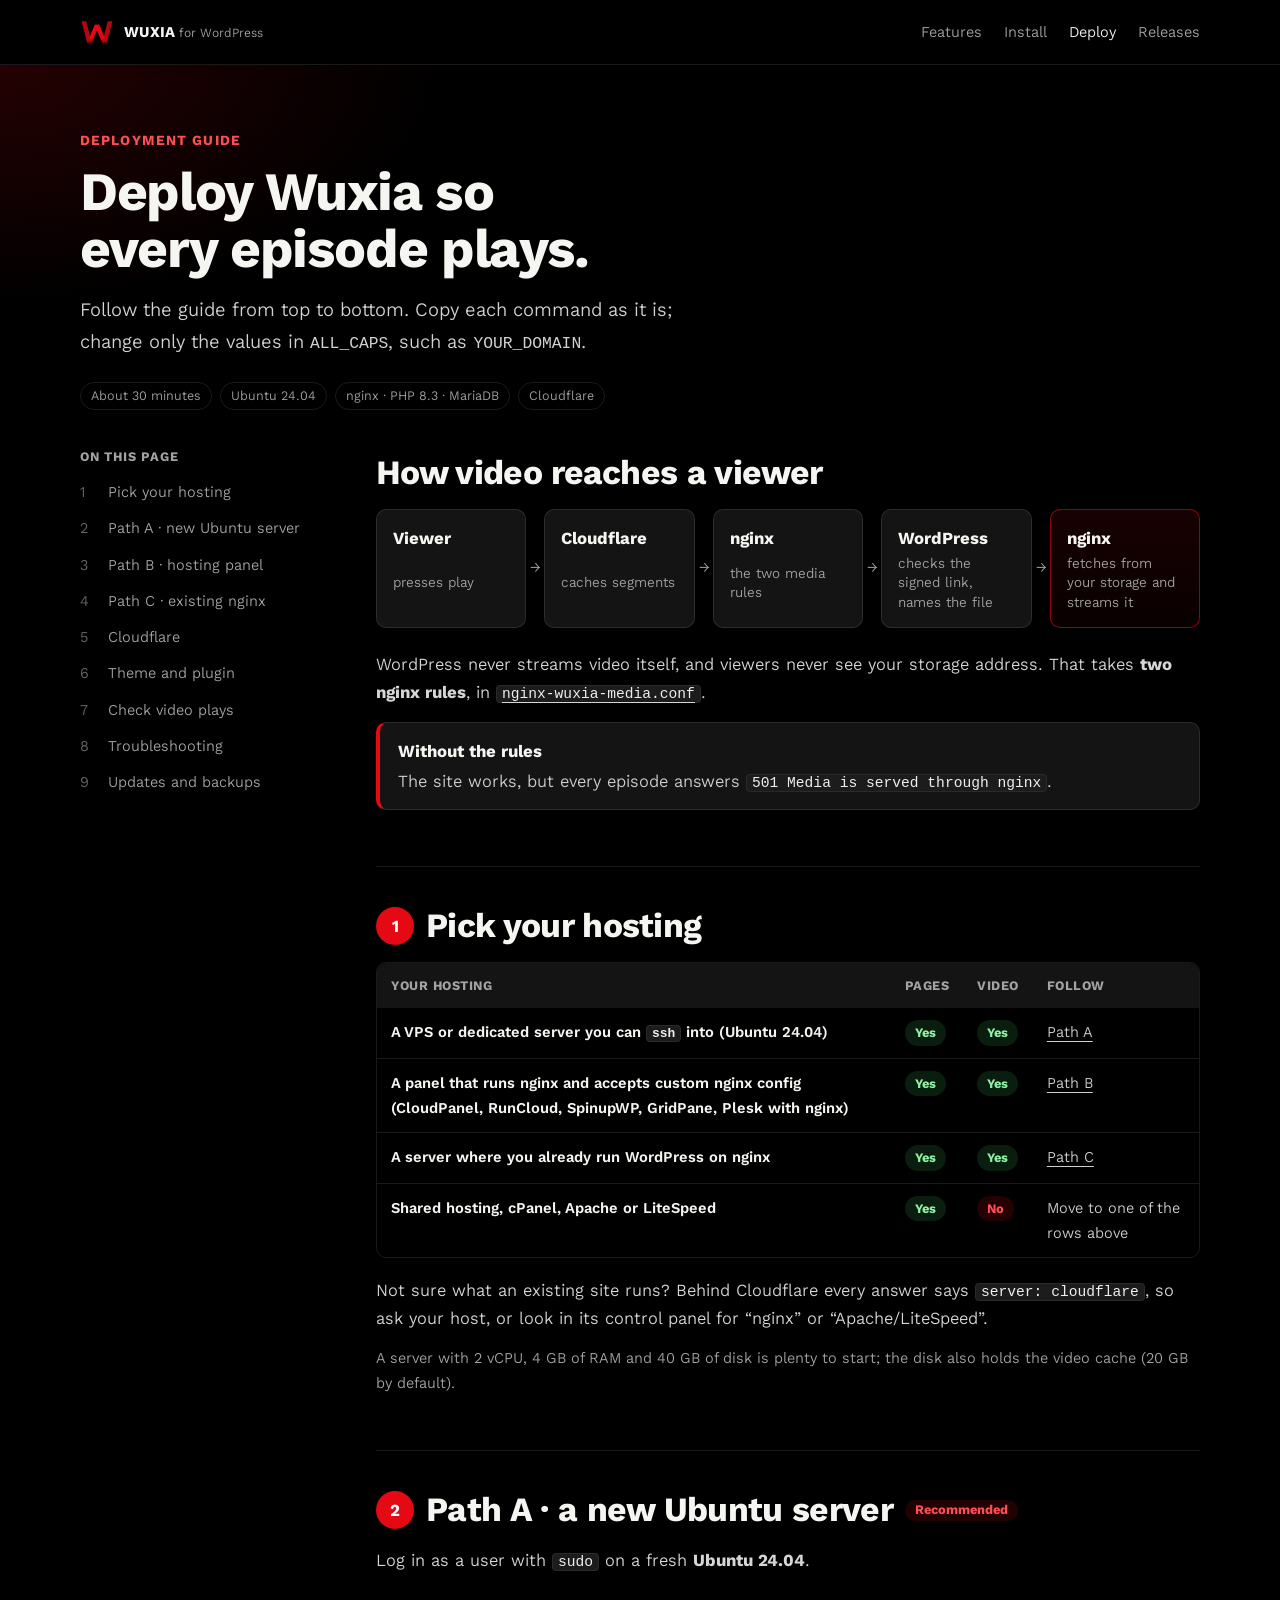
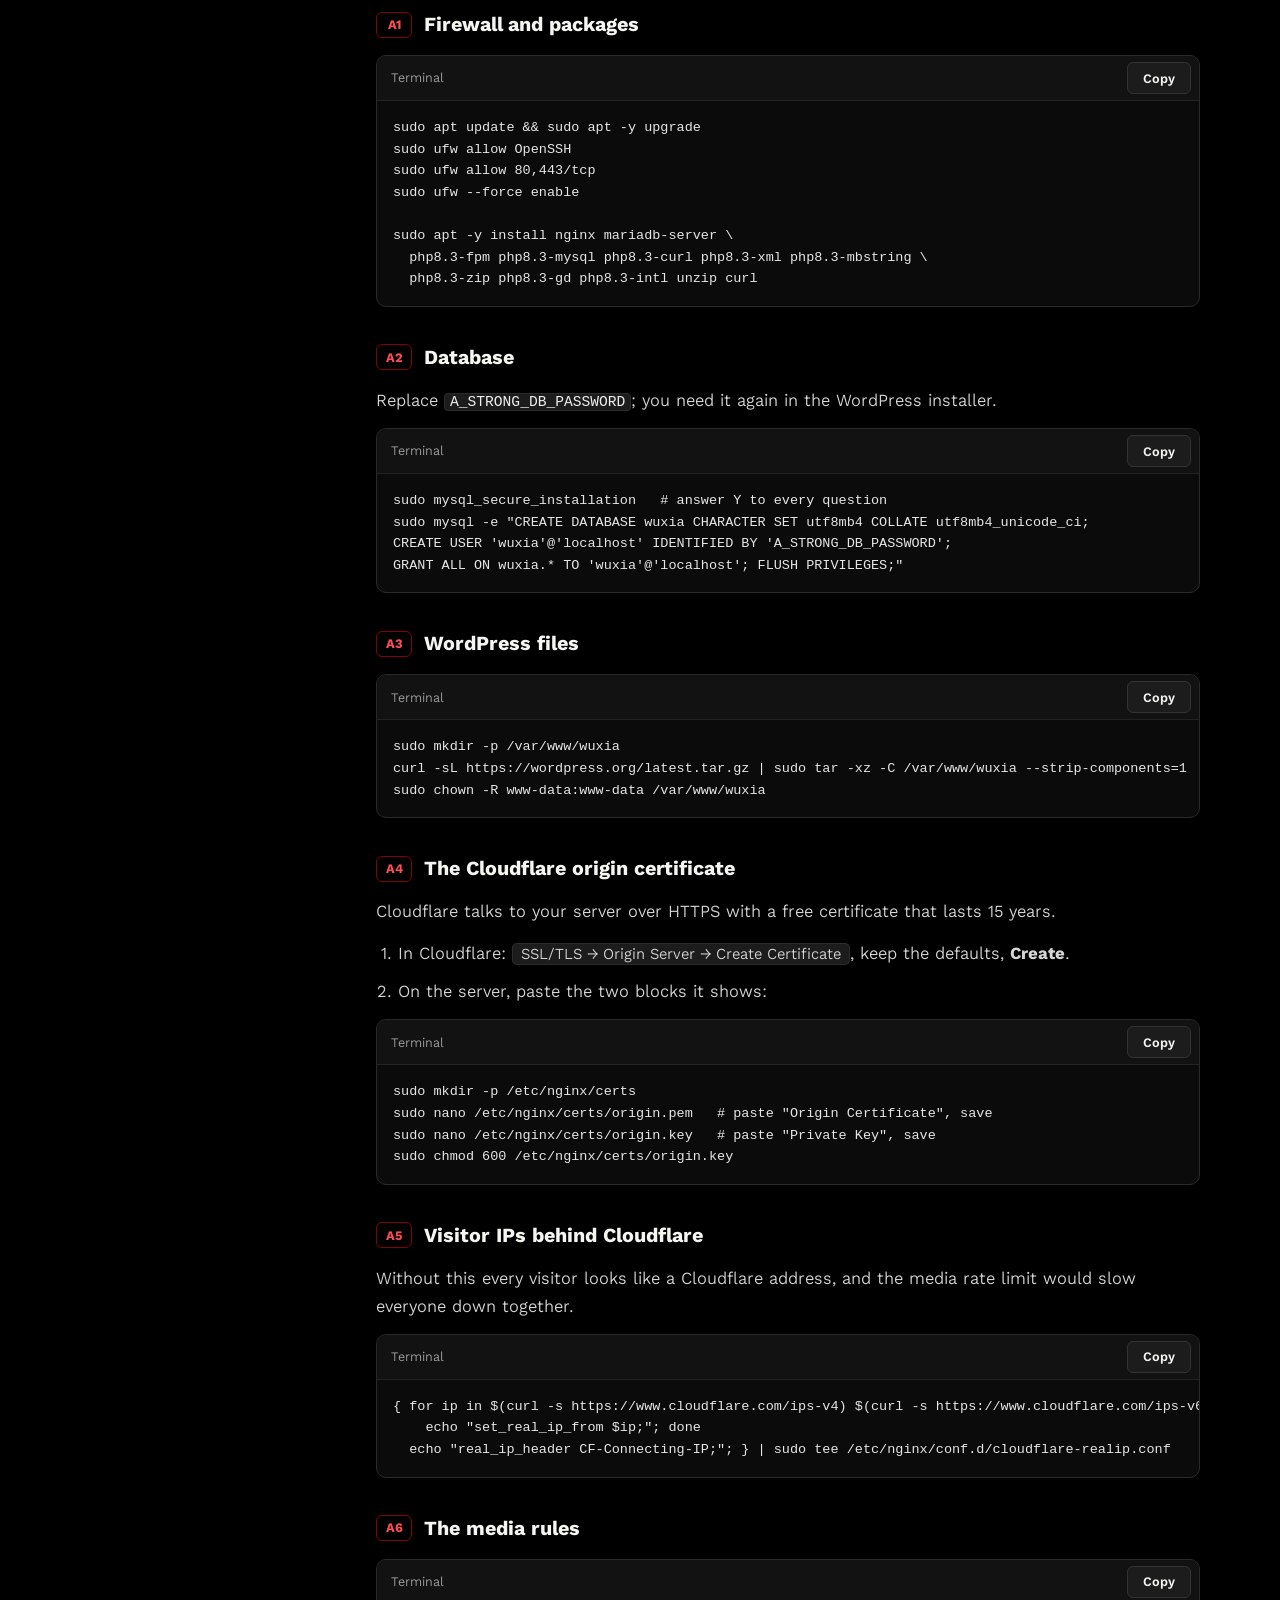
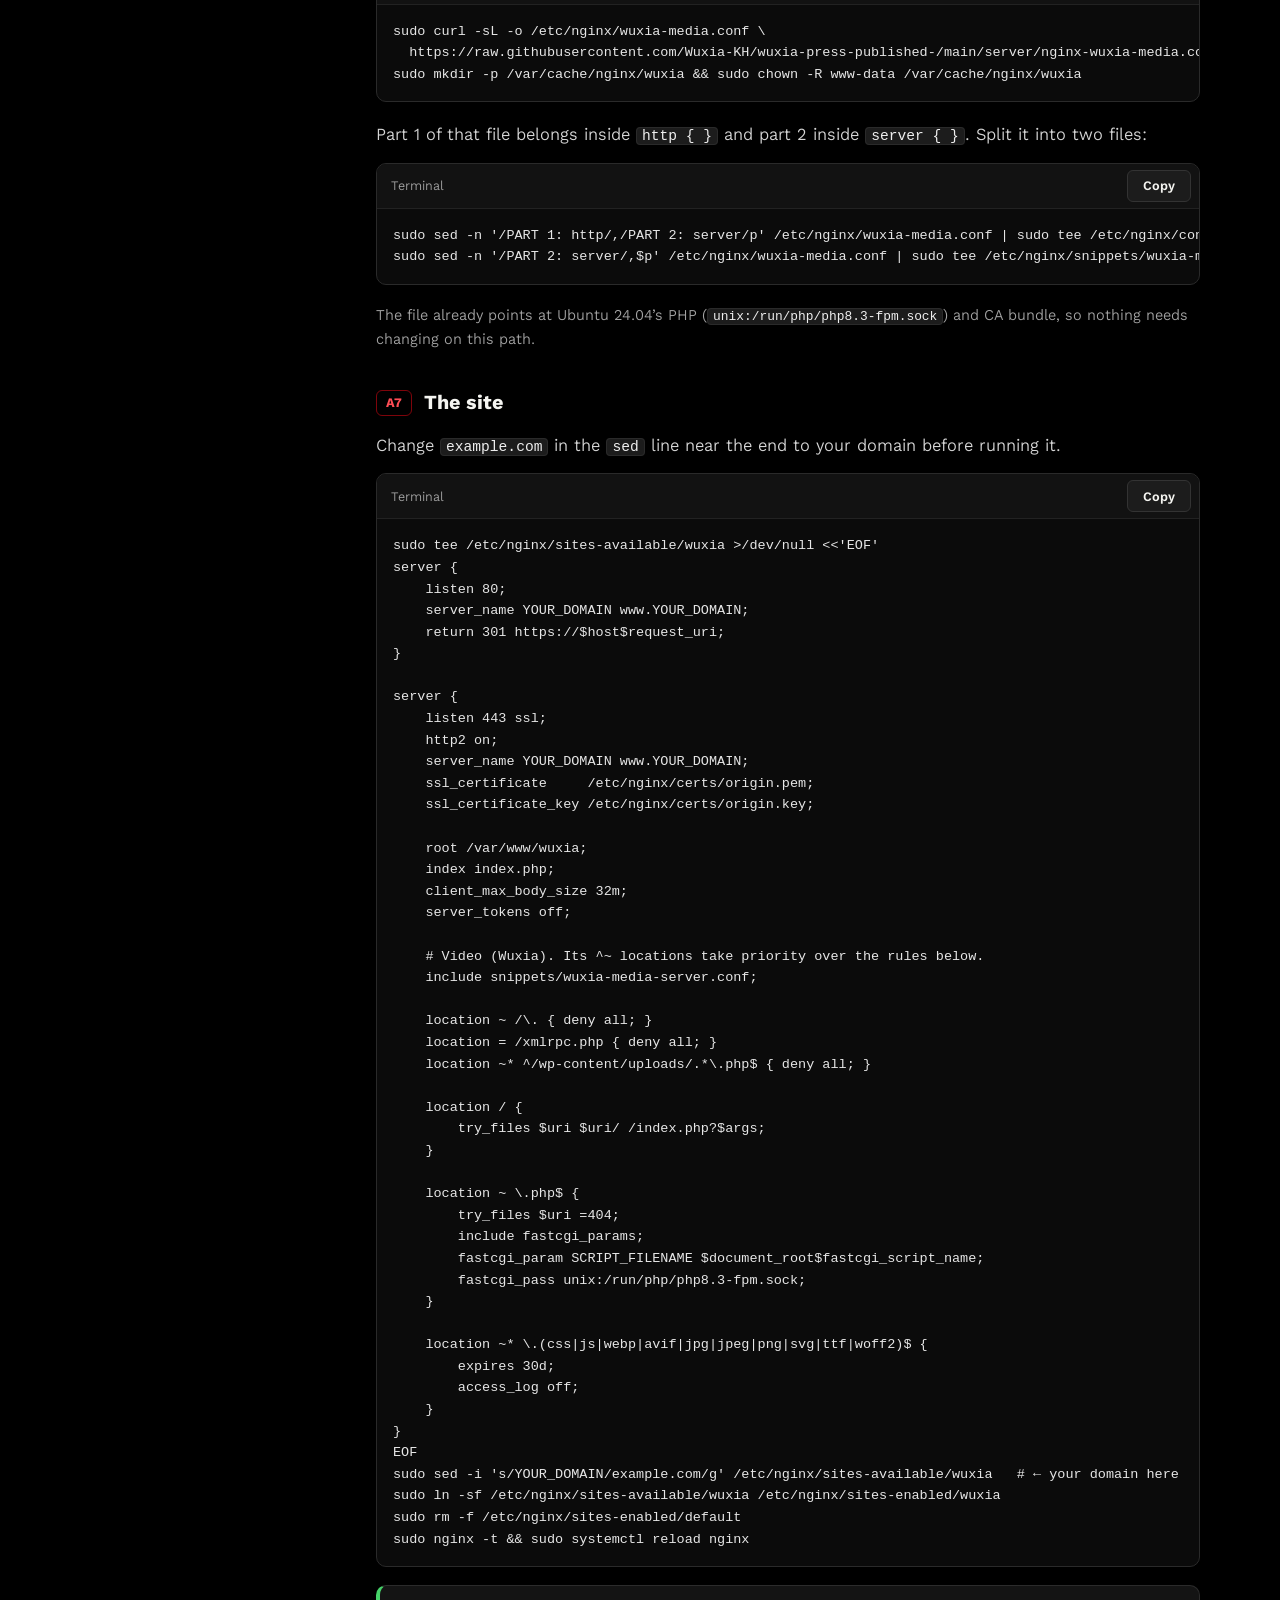
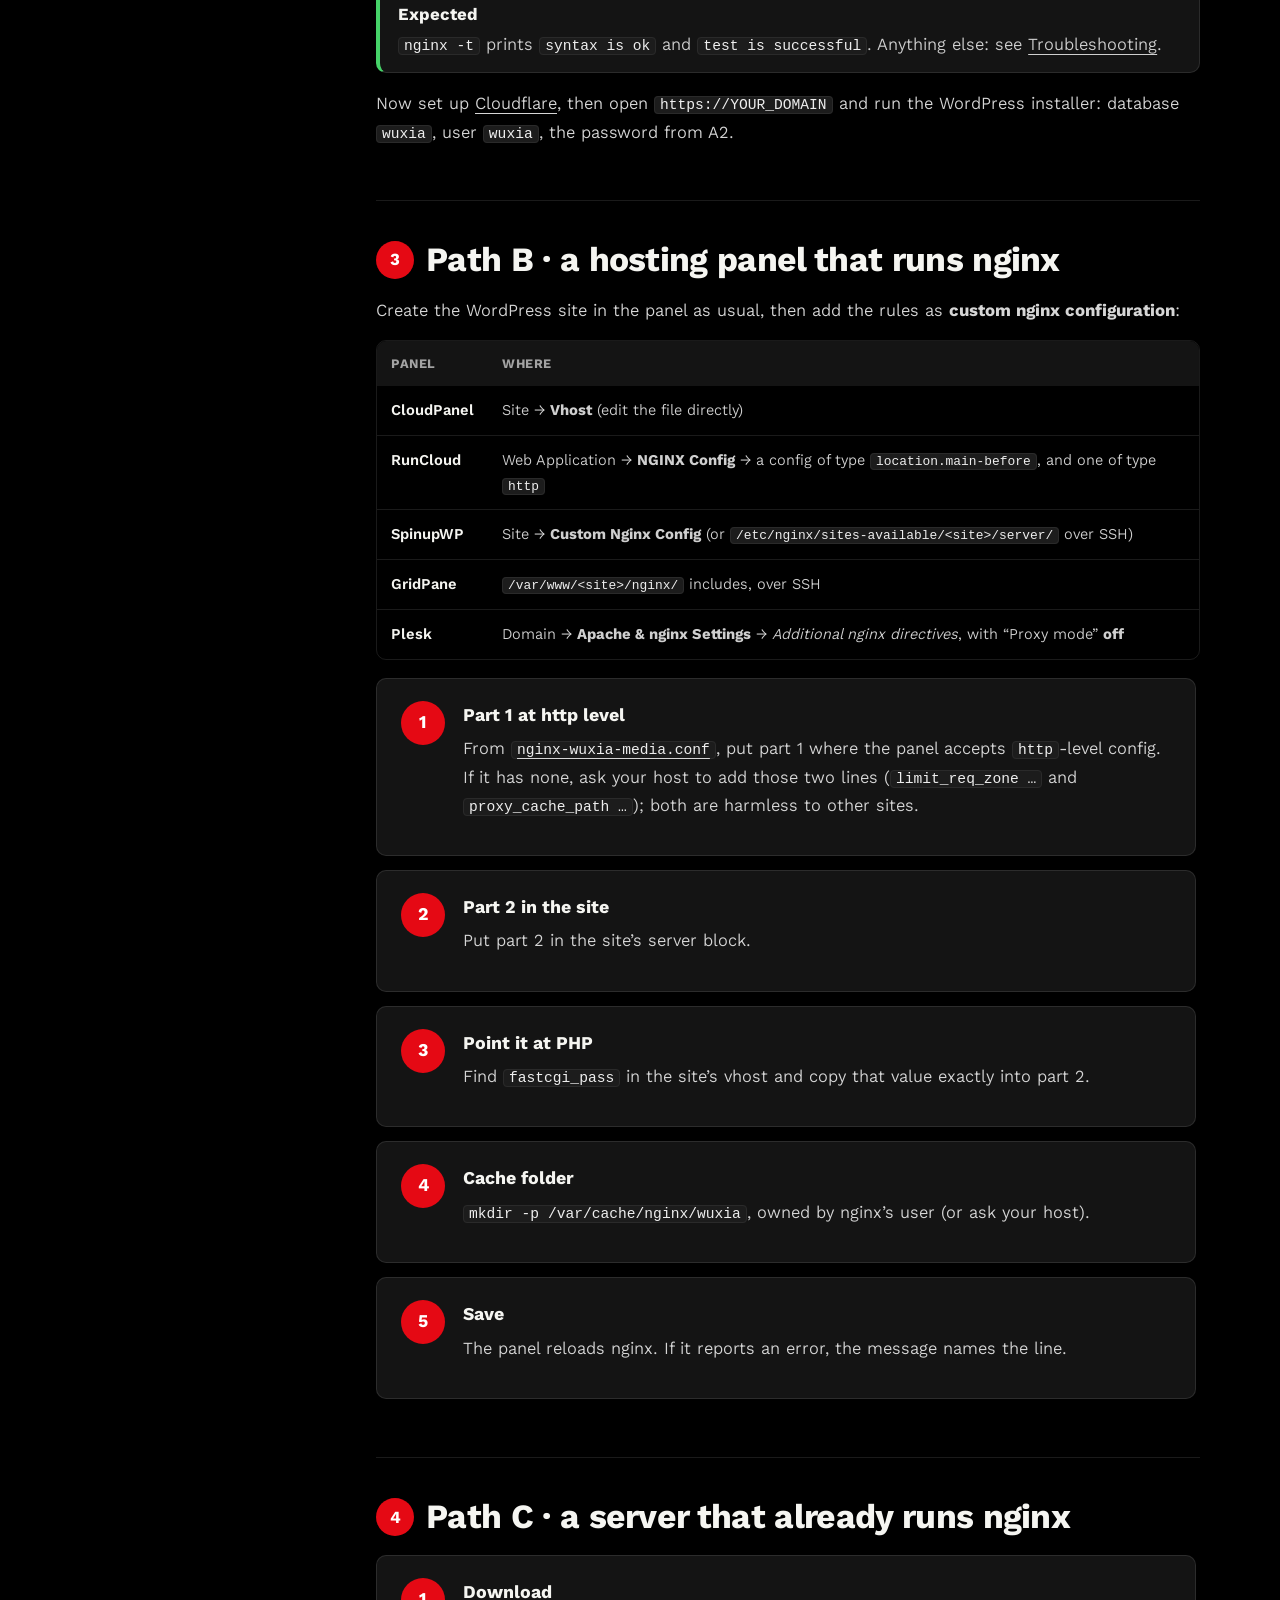
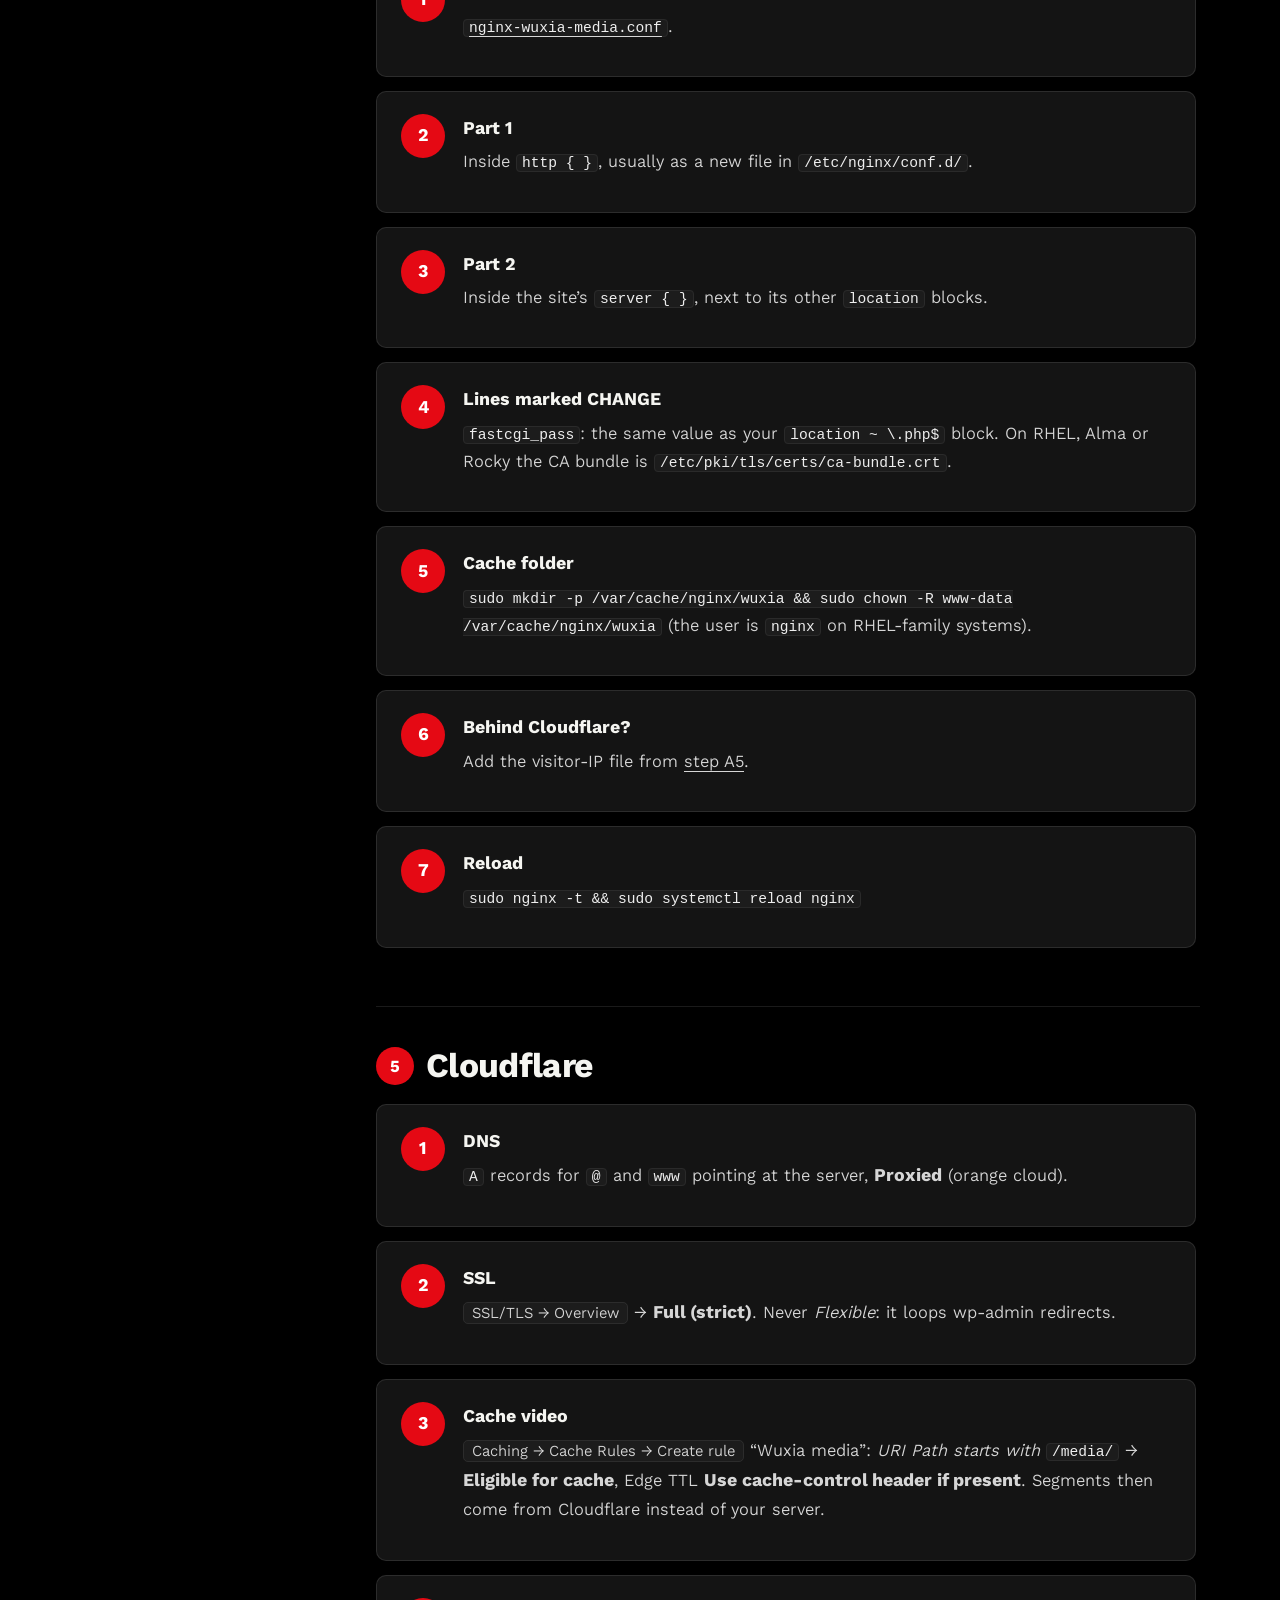
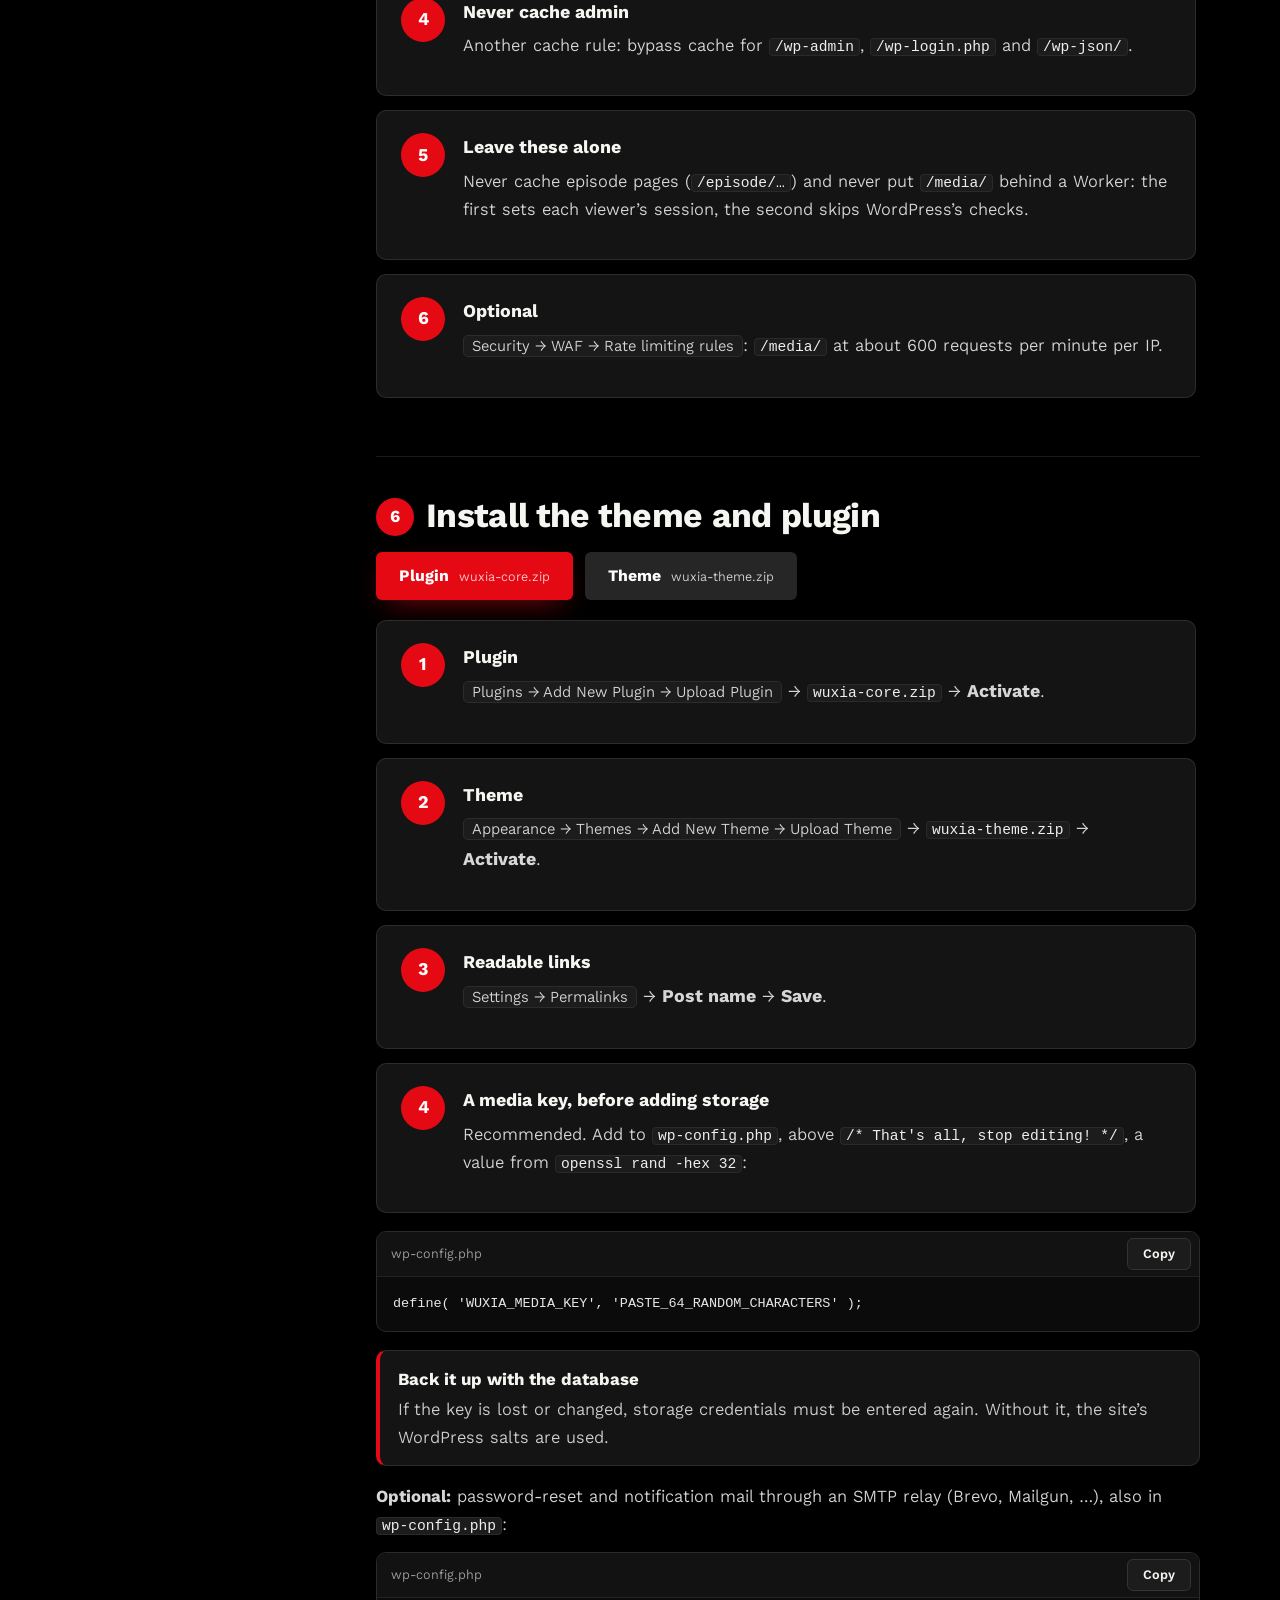
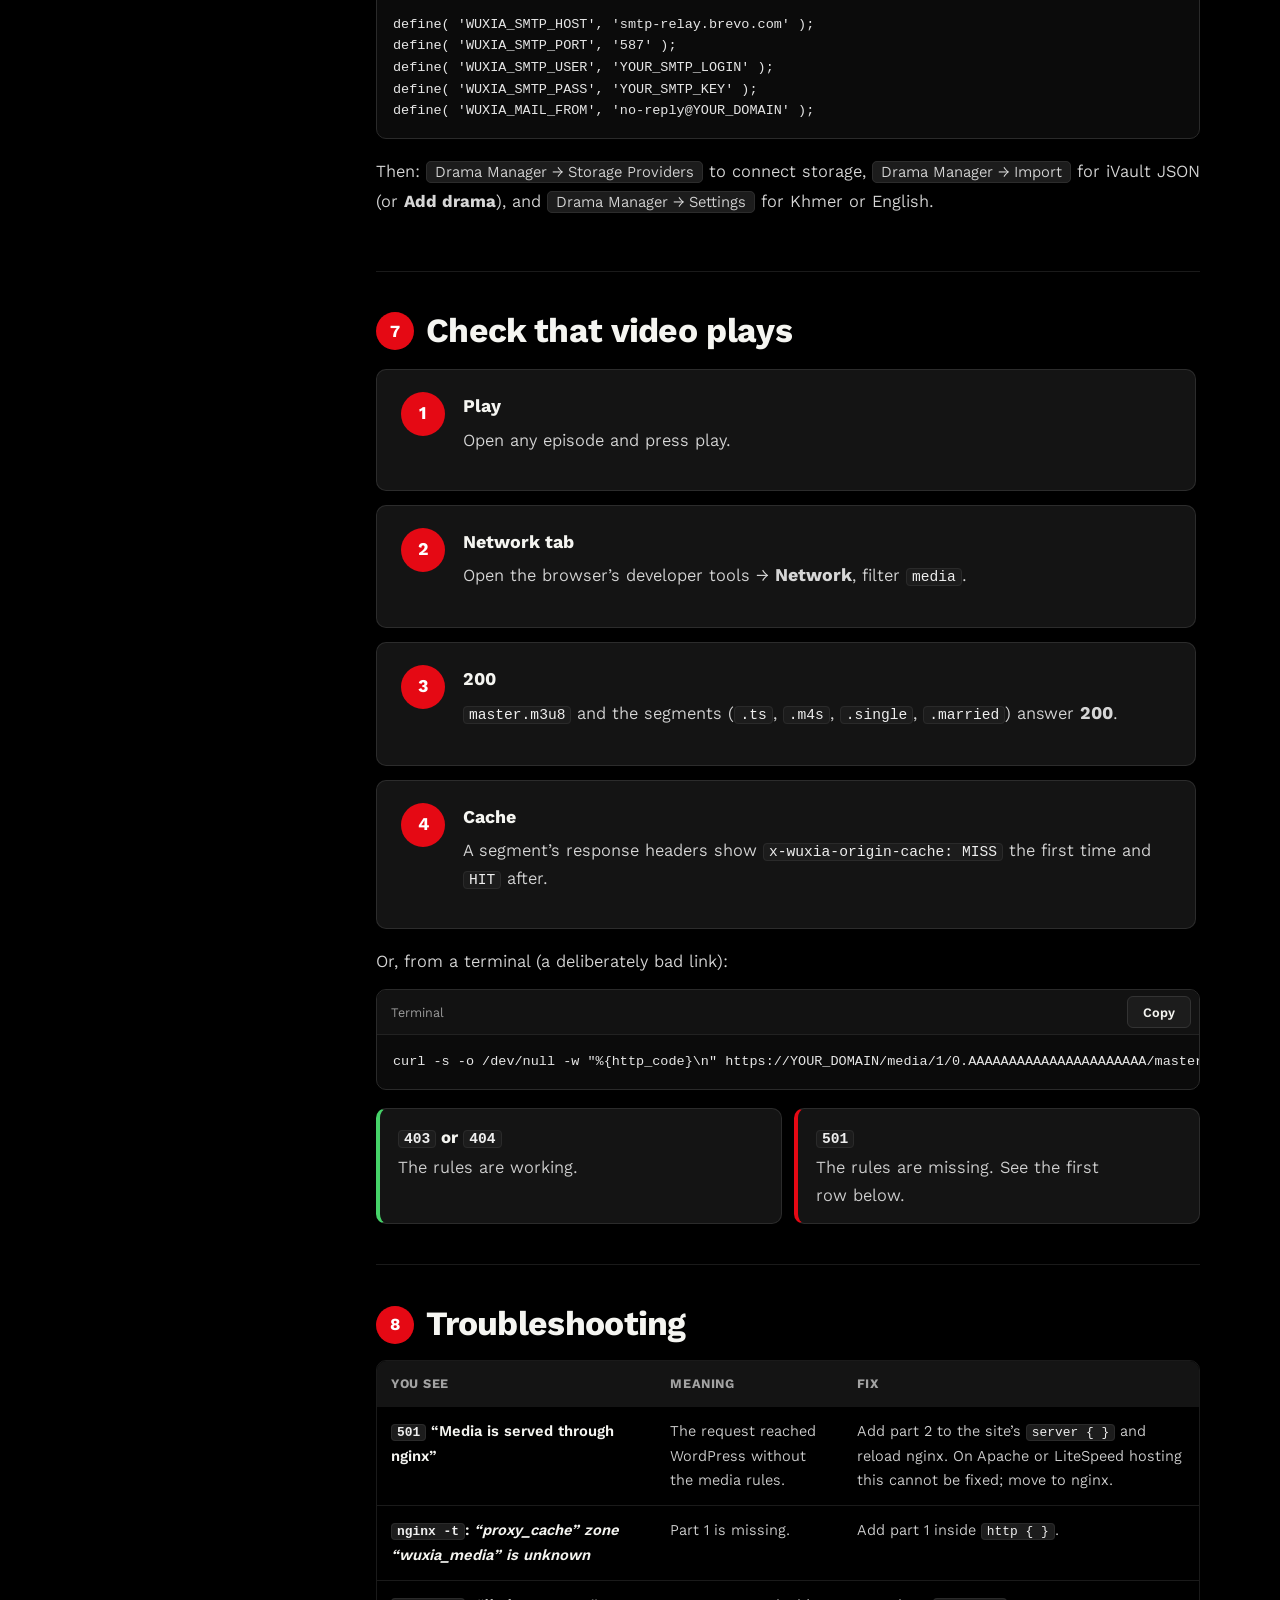
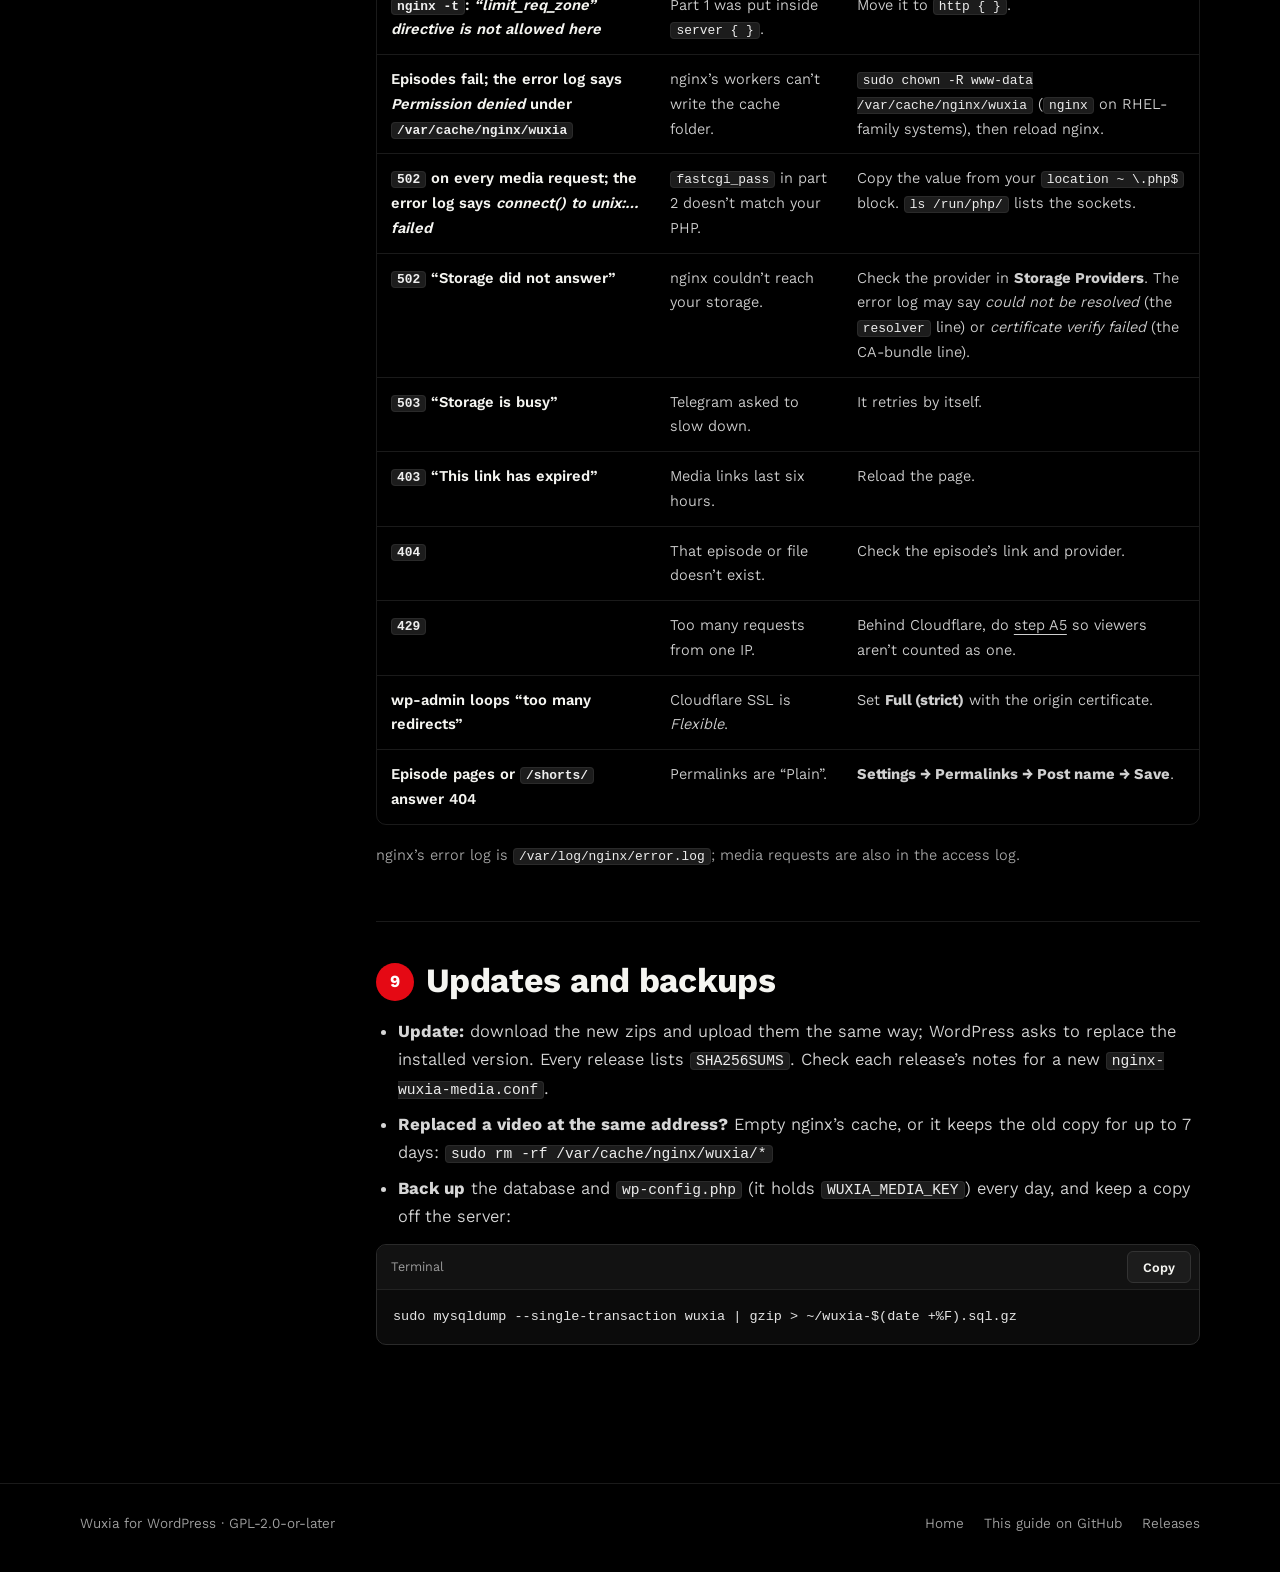
==== deploy.html @ b766471b "deploy.html: the deployment guide as a page on the site The same guide as DEPLOY.md, built for follo" ====
<!doctype html>
<html lang="en">
<head>
  <meta charset="utf-8">
  <meta name="viewport" content="width=device-width, initial-scale=1">
  <title>Deploy Wuxia for WordPress: nginx, Cloudflare and video playback</title>
  <meta name="description" content="Step by step: a server whose Wuxia pages load and whose episodes play. A new Ubuntu server, a hosting panel or an existing nginx server, with Cloudflare, checks and troubleshooting.">
  <link rel="canonical" href="https://wuxia-kh.github.io/wuxia-press-published-/deploy.html">
  <link rel="icon" href="favicon.svg" type="image/svg+xml">
  <meta name="theme-color" content="#000000">
  <meta property="og:type" content="article">
  <meta property="og:title" content="Deploy Wuxia for WordPress">
  <meta property="og:description" content="A server whose pages load and whose episodes play, step by step.">
  <meta property="og:url" content="https://wuxia-kh.github.io/wuxia-press-published-/deploy.html">
  <meta property="og:image" content="https://wuxia-kh.github.io/wuxia-press-published-/assets/img/og.png">
  <link rel="preload" href="assets/fonts/KantumruyPro-Variable.ttf" as="font" type="font/ttf" crossorigin>
  <link rel="stylesheet" href="assets/site.css?v=a9d75eda">
  <script src="assets/deploy.js?v=e58750dc" defer></script>
</head>
<body>
  <header class="top">
    <div class="wrap">
      <a class="brand" href="./"><img src="assets/img/mark.svg" alt="" width="34" height="26"><span>WUXIA <small>for WordPress</small></span></a>
      <nav class="menu" aria-label="Site">
        <a class="wide" href="./#features">Features</a>
        <a class="wide" href="./#install">Install</a>
        <a href="deploy.html" aria-current="page">Deploy</a>
        <a href="https://github.com/Wuxia-KH/wuxia-press-published-/releases">Releases</a>
      </nav>
    </div>
  </header>

  <main>
    <section class="doc-hero">
      <div class="wrap">
        <p class="eyebrow">Deployment guide</p>
        <h1>Deploy Wuxia so every episode plays.</h1>
        <p class="lede">Follow the guide from top to bottom. Copy each command as it is; change only the values in <code>ALL_CAPS</code>, such as <code>YOUR_DOMAIN</code>.</p>
        <ul class="facts">
          <li>About 30 minutes</li>
          <li>Ubuntu 24.04</li>
          <li>nginx · PHP 8.3 · MariaDB</li>
          <li>Cloudflare</li>
        </ul>
      </div>
    </section>

    <div class="wrap doc">
      <nav class="toc" aria-label="On this page">
        <p>On this page</p>
        <ol>
<li><a href="#hosting">Pick your hosting</a></li>
<li><a href="#path-a">Path A · new Ubuntu server</a></li>
<li><a href="#path-b">Path B · hosting panel</a></li>
<li><a href="#path-c">Path C · existing nginx</a></li>
<li><a href="#cloudflare">Cloudflare</a></li>
<li><a href="#install">Theme and plugin</a></li>
<li><a href="#check">Check video plays</a></li>
<li><a href="#troubleshooting">Troubleshooting</a></li>
<li><a href="#updates">Updates and backups</a></li>
        </ol>
      </nav>

      <article class="doc-body">
        <section class="doc-sec" aria-labelledby="how">
          <h2 id="how">How video reaches a viewer</h2>
          <ol class="flow" aria-label="The path of a video request">
            <li><b>Viewer</b><span>presses play</span></li>
            <li><b>Cloudflare</b><span>caches segments</span></li>
            <li><b>nginx</b><span>the two media rules</span></li>
            <li><b>WordPress</b><span>checks the signed link, names the file</span></li>
            <li class="accent"><b>nginx</b><span>fetches from your storage and streams it</span></li>
          </ol>
          <p>WordPress never streams video itself, and viewers never see your storage address. That takes <strong>two nginx rules</strong>, in <a href="https://github.com/Wuxia-KH/wuxia-press-published-/blob/main/server/nginx-wuxia-media.conf"><code>nginx-wuxia-media.conf</code></a>.</p>
          <div class="callout warn"><b>Without the rules</b><p>The site works, but every episode answers <code>501 Media is served through nginx</code>.</p></div>
        </section>

        <section class="doc-sec" aria-labelledby="hosting">
          <h2 id="hosting"><span class="num">1</span>Pick your hosting</h2>
          <div class="table-wrap"><table class="grid-table">
            <thead><tr><th scope="col">Your hosting</th><th scope="col">Pages</th><th scope="col">Video</th><th scope="col">Follow</th></tr></thead>
            <tbody>
              <tr><th scope="row">A VPS or dedicated server you can <code>ssh</code> into (Ubuntu 24.04)</th><td><span class="pill ok">Yes</span></td><td><span class="pill ok">Yes</span></td><td><a href="#path-a">Path A</a></td></tr>
              <tr><th scope="row">A panel that runs nginx and accepts custom nginx config (CloudPanel, RunCloud, SpinupWP, GridPane, Plesk with nginx)</th><td><span class="pill ok">Yes</span></td><td><span class="pill ok">Yes</span></td><td><a href="#path-b">Path B</a></td></tr>
              <tr><th scope="row">A server where you already run WordPress on nginx</th><td><span class="pill ok">Yes</span></td><td><span class="pill ok">Yes</span></td><td><a href="#path-c">Path C</a></td></tr>
              <tr><th scope="row">Shared hosting, cPanel, Apache or LiteSpeed</th><td><span class="pill ok">Yes</span></td><td><span class="pill no">No</span></td><td>Move to one of the rows above</td></tr>
            </tbody>
          </table></div>
          <p>Not sure what an existing site runs? Behind Cloudflare every answer says <code>server: cloudflare</code>, so ask your host, or look in its control panel for “nginx” or “Apache/LiteSpeed”.</p>
          <p class="muted">A server with 2 vCPU, 4 GB of RAM and 40 GB of disk is plenty to start; the disk also holds the video cache (20 GB by default).</p>
        </section>

        <section class="doc-sec" aria-labelledby="path-a">
          <h2 id="path-a"><span class="num">2</span>Path A · a new Ubuntu server <span class="tag">Recommended</span></h2>
          <p>Log in as a user with <code>sudo</code> on a fresh <strong>Ubuntu 24.04</strong>.</p>

          <h3 id="a1"><span class="step">A1</span>Firewall and packages</h3>
          <div class="code"><div class="code-bar"><span>Terminal</span><button type="button" class="copy" aria-label="Copy Terminal">Copy</button></div><pre><code class="lang-bash">sudo apt update &amp;&amp; sudo apt -y upgrade
sudo ufw allow OpenSSH
sudo ufw allow 80,443/tcp
sudo ufw --force enable

sudo apt -y install nginx mariadb-server \
  php8.3-fpm php8.3-mysql php8.3-curl php8.3-xml php8.3-mbstring \
  php8.3-zip php8.3-gd php8.3-intl unzip curl</code></pre></div>

          <h3 id="a2"><span class="step">A2</span>Database</h3>
          <p>Replace <code>A_STRONG_DB_PASSWORD</code>; you need it again in the WordPress installer.</p>
          <div class="code"><div class="code-bar"><span>Terminal</span><button type="button" class="copy" aria-label="Copy Terminal">Copy</button></div><pre><code class="lang-bash">sudo mysql_secure_installation   # answer Y to every question
sudo mysql -e &quot;CREATE DATABASE wuxia CHARACTER SET utf8mb4 COLLATE utf8mb4_unicode_ci;
CREATE USER &#x27;wuxia&#x27;@&#x27;localhost&#x27; IDENTIFIED BY &#x27;A_STRONG_DB_PASSWORD&#x27;;
GRANT ALL ON wuxia.* TO &#x27;wuxia&#x27;@&#x27;localhost&#x27;; FLUSH PRIVILEGES;&quot;</code></pre></div>

          <h3 id="a3"><span class="step">A3</span>WordPress files</h3>
          <div class="code"><div class="code-bar"><span>Terminal</span><button type="button" class="copy" aria-label="Copy Terminal">Copy</button></div><pre><code class="lang-bash">sudo mkdir -p /var/www/wuxia
curl -sL https://wordpress.org/latest.tar.gz | sudo tar -xz -C /var/www/wuxia --strip-components=1
sudo chown -R www-data:www-data /var/www/wuxia</code></pre></div>

          <h3 id="a4"><span class="step">A4</span>The Cloudflare origin certificate</h3>
          <p>Cloudflare talks to your server over HTTPS with a free certificate that lasts 15 years.</p>
          <ol class="plain">
            <li>In Cloudflare: <span class="path">SSL/TLS → Origin Server → Create Certificate</span>, keep the defaults, <b>Create</b>.</li>
            <li>On the server, paste the two blocks it shows:</li>
          </ol>
          <div class="code"><div class="code-bar"><span>Terminal</span><button type="button" class="copy" aria-label="Copy Terminal">Copy</button></div><pre><code class="lang-bash">sudo mkdir -p /etc/nginx/certs
sudo nano /etc/nginx/certs/origin.pem   # paste &quot;Origin Certificate&quot;, save
sudo nano /etc/nginx/certs/origin.key   # paste &quot;Private Key&quot;, save
sudo chmod 600 /etc/nginx/certs/origin.key</code></pre></div>

          <h3 id="a5"><span class="step">A5</span>Visitor IPs behind Cloudflare</h3>
          <p>Without this every visitor looks like a Cloudflare address, and the media rate limit would slow everyone down together.</p>
          <div class="code"><div class="code-bar"><span>Terminal</span><button type="button" class="copy" aria-label="Copy Terminal">Copy</button></div><pre><code class="lang-bash">{ for ip in $(curl -s https://www.cloudflare.com/ips-v4) $(curl -s https://www.cloudflare.com/ips-v6); do
    echo &quot;set_real_ip_from $ip;&quot;; done
  echo &quot;real_ip_header CF-Connecting-IP;&quot;; } | sudo tee /etc/nginx/conf.d/cloudflare-realip.conf</code></pre></div>

          <h3 id="a6"><span class="step">A6</span>The media rules</h3>
          <div class="code"><div class="code-bar"><span>Terminal</span><button type="button" class="copy" aria-label="Copy Terminal">Copy</button></div><pre><code class="lang-bash">sudo curl -sL -o /etc/nginx/wuxia-media.conf \
  https://raw.githubusercontent.com/Wuxia-KH/wuxia-press-published-/main/server/nginx-wuxia-media.conf
sudo mkdir -p /var/cache/nginx/wuxia &amp;&amp; sudo chown -R www-data /var/cache/nginx/wuxia</code></pre></div>
          <p>Part 1 of that file belongs inside <code>http { }</code> and part 2 inside <code>server { }</code>. Split it into two files:</p>
          <div class="code"><div class="code-bar"><span>Terminal</span><button type="button" class="copy" aria-label="Copy Terminal">Copy</button></div><pre><code class="lang-bash">sudo sed -n &#x27;/PART 1: http/,/PART 2: server/p&#x27; /etc/nginx/wuxia-media.conf | sudo tee /etc/nginx/conf.d/wuxia-media-http.conf &gt;/dev/null
sudo sed -n &#x27;/PART 2: server/,$p&#x27; /etc/nginx/wuxia-media.conf | sudo tee /etc/nginx/snippets/wuxia-media-server.conf &gt;/dev/null</code></pre></div>
          <p class="muted">The file already points at Ubuntu 24.04’s PHP (<code>unix:/run/php/php8.3-fpm.sock</code>) and CA bundle, so nothing needs changing on this path.</p>

          <h3 id="a7"><span class="step">A7</span>The site</h3>
          <p>Change <code>example.com</code> in the <code>sed</code> line near the end to your domain before running it.</p>
          <div class="code"><div class="code-bar"><span>Terminal</span><button type="button" class="copy" aria-label="Copy Terminal">Copy</button></div><pre><code class="lang-bash">sudo tee /etc/nginx/sites-available/wuxia &gt;/dev/null &lt;&lt;&#x27;EOF&#x27;
server {
	listen 80;
	server_name YOUR_DOMAIN www.YOUR_DOMAIN;
	return 301 https://$host$request_uri;
}

server {
	listen 443 ssl;
	http2 on;
	server_name YOUR_DOMAIN www.YOUR_DOMAIN;
	ssl_certificate     /etc/nginx/certs/origin.pem;
	ssl_certificate_key /etc/nginx/certs/origin.key;

	root /var/www/wuxia;
	index index.php;
	client_max_body_size 32m;
	server_tokens off;

	# Video (Wuxia). Its ^~ locations take priority over the rules below.
	include snippets/wuxia-media-server.conf;

	location ~ /\. { deny all; }
	location = /xmlrpc.php { deny all; }
	location ~* ^/wp-content/uploads/.*\.php$ { deny all; }

	location / {
		try_files $uri $uri/ /index.php?$args;
	}

	location ~ \.php$ {
		try_files $uri =404;
		include fastcgi_params;
		fastcgi_param SCRIPT_FILENAME $document_root$fastcgi_script_name;
		fastcgi_pass unix:/run/php/php8.3-fpm.sock;
	}

	location ~* \.(css|js|webp|avif|jpg|jpeg|png|svg|ttf|woff2)$ {
		expires 30d;
		access_log off;
	}
}
EOF
sudo sed -i &#x27;s/YOUR_DOMAIN/example.com/g&#x27; /etc/nginx/sites-available/wuxia   # ← your domain here
sudo ln -sf /etc/nginx/sites-available/wuxia /etc/nginx/sites-enabled/wuxia
sudo rm -f /etc/nginx/sites-enabled/default
sudo nginx -t &amp;&amp; sudo systemctl reload nginx</code></pre></div>
          <div class="callout ok"><b>Expected</b><p><code>nginx -t</code> prints <code>syntax is ok</code> and <code>test is successful</code>. Anything else: see <a href="#troubleshooting">Troubleshooting</a>.</p></div>
          <p>Now set up <a href="#cloudflare">Cloudflare</a>, then open <code>https://YOUR_DOMAIN</code> and run the WordPress installer: database <code>wuxia</code>, user <code>wuxia</code>, the password from A2.</p>
        </section>

        <section class="doc-sec" aria-labelledby="path-b">
          <h2 id="path-b"><span class="num">3</span>Path B · a hosting panel that runs nginx</h2>
          <p>Create the WordPress site in the panel as usual, then add the rules as <strong>custom nginx configuration</strong>:</p>
          <div class="table-wrap"><table class="grid-table">
            <thead><tr><th scope="col">Panel</th><th scope="col">Where</th></tr></thead>
            <tbody>
              <tr><th scope="row">CloudPanel</th><td>Site → <b>Vhost</b> (edit the file directly)</td></tr>
              <tr><th scope="row">RunCloud</th><td>Web Application → <b>NGINX Config</b> → a config of type <code>location.main-before</code>, and one of type <code>http</code></td></tr>
              <tr><th scope="row">SpinupWP</th><td>Site → <b>Custom Nginx Config</b> (or <code>/etc/nginx/sites-available/&lt;site&gt;/server/</code> over SSH)</td></tr>
              <tr><th scope="row">GridPane</th><td><code>/var/www/&lt;site&gt;/nginx/</code> includes, over SSH</td></tr>
              <tr><th scope="row">Plesk</th><td>Domain → <b>Apache &amp; nginx Settings</b> → <em>Additional nginx directives</em>, with “Proxy mode” <b>off</b></td></tr>
            </tbody>
          </table></div>
          <ol class="steps">
            <li><b>Part 1 at http level</b><p>From <a href="https://github.com/Wuxia-KH/wuxia-press-published-/blob/main/server/nginx-wuxia-media.conf"><code>nginx-wuxia-media.conf</code></a>, put part 1 where the panel accepts <code>http</code>-level config. If it has none, ask your host to add those two lines (<code>limit_req_zone …</code> and <code>proxy_cache_path …</code>); both are harmless to other sites.</p></li>
            <li><b>Part 2 in the site</b><p>Put part 2 in the site’s server block.</p></li>
            <li><b>Point it at PHP</b><p>Find <code>fastcgi_pass</code> in the site’s vhost and copy that value exactly into part 2.</p></li>
            <li><b>Cache folder</b><p><code>mkdir -p /var/cache/nginx/wuxia</code>, owned by nginx’s user (or ask your host).</p></li>
            <li><b>Save</b><p>The panel reloads nginx. If it reports an error, the message names the line.</p></li>
          </ol>
        </section>

        <section class="doc-sec" aria-labelledby="path-c">
          <h2 id="path-c"><span class="num">4</span>Path C · a server that already runs nginx</h2>
          <ol class="steps">
            <li><b>Download</b><p><a href="https://github.com/Wuxia-KH/wuxia-press-published-/blob/main/server/nginx-wuxia-media.conf"><code>nginx-wuxia-media.conf</code></a>.</p></li>
            <li><b>Part 1</b><p>Inside <code>http { }</code>, usually as a new file in <code>/etc/nginx/conf.d/</code>.</p></li>
            <li><b>Part 2</b><p>Inside the site’s <code>server { }</code>, next to its other <code>location</code> blocks.</p></li>
            <li><b>Lines marked CHANGE</b><p><code>fastcgi_pass</code>: the same value as your <code>location ~ \.php$</code> block. On RHEL, Alma or Rocky the CA bundle is <code>/etc/pki/tls/certs/ca-bundle.crt</code>.</p></li>
            <li><b>Cache folder</b><p><code>sudo mkdir -p /var/cache/nginx/wuxia &amp;&amp; sudo chown -R www-data /var/cache/nginx/wuxia</code> (the user is <code>nginx</code> on RHEL-family systems).</p></li>
            <li><b>Behind Cloudflare?</b><p>Add the visitor-IP file from <a href="#a5">step A5</a>.</p></li>
            <li><b>Reload</b><p><code>sudo nginx -t &amp;&amp; sudo systemctl reload nginx</code></p></li>
          </ol>
        </section>

        <section class="doc-sec" aria-labelledby="cloudflare">
          <h2 id="cloudflare"><span class="num">5</span>Cloudflare</h2>
          <ol class="steps">
            <li><b>DNS</b><p><code>A</code> records for <code>@</code> and <code>www</code> pointing at the server, <b>Proxied</b> (orange cloud).</p></li>
            <li><b>SSL</b><p><span class="path">SSL/TLS → Overview</span> → <b>Full (strict)</b>. Never <em>Flexible</em>: it loops wp-admin redirects.</p></li>
            <li><b>Cache video</b><p><span class="path">Caching → Cache Rules → Create rule</span> “Wuxia media”: <em>URI Path starts with</em> <code>/media/</code> → <b>Eligible for cache</b>, Edge TTL <b>Use cache-control header if present</b>. Segments then come from Cloudflare instead of your server.</p></li>
            <li><b>Never cache admin</b><p>Another cache rule: bypass cache for <code>/wp-admin</code>, <code>/wp-login.php</code> and <code>/wp-json/</code>.</p></li>
            <li><b>Leave these alone</b><p>Never cache episode pages (<code>/episode/…</code>) and never put <code>/media/</code> behind a Worker: the first sets each viewer’s session, the second skips WordPress’s checks.</p></li>
            <li><b>Optional</b><p><span class="path">Security → WAF → Rate limiting rules</span>: <code>/media/</code> at about 600 requests per minute per IP.</p></li>
          </ol>
        </section>

        <section class="doc-sec" aria-labelledby="install">
          <h2 id="install"><span class="num">6</span>Install the theme and plugin</h2>
          <div class="downloads">
            <a class="btn btn-red" href="https://github.com/Wuxia-KH/wuxia-press-published-/releases/latest/download/wuxia-core.zip">Plugin <small>wuxia-core.zip</small></a>
            <a class="btn btn-ghost" href="https://github.com/Wuxia-KH/wuxia-press-published-/releases/latest/download/wuxia-theme.zip">Theme <small>wuxia-theme.zip</small></a>
          </div>
          <ol class="steps">
            <li><b>Plugin</b><p><span class="path">Plugins → Add New Plugin → Upload Plugin</span> → <code>wuxia-core.zip</code> → <b>Activate</b>.</p></li>
            <li><b>Theme</b><p><span class="path">Appearance → Themes → Add New Theme → Upload Theme</span> → <code>wuxia-theme.zip</code> → <b>Activate</b>.</p></li>
            <li><b>Readable links</b><p><span class="path">Settings → Permalinks</span> → <b>Post name</b> → <b>Save</b>.</p></li>
            <li><b>A media key, before adding storage</b><p>Recommended. Add to <code>wp-config.php</code>, above <code>/* That's all, stop editing! */</code>, a value from <code>openssl rand -hex 32</code>:</p></li>
          </ol>
          <div class="code"><div class="code-bar"><span>wp-config.php</span><button type="button" class="copy" aria-label="Copy wp-config.php">Copy</button></div><pre><code class="lang-php">define( &#x27;WUXIA_MEDIA_KEY&#x27;, &#x27;PASTE_64_RANDOM_CHARACTERS&#x27; );</code></pre></div>
          <div class="callout warn"><b>Back it up with the database</b><p>If the key is lost or changed, storage credentials must be entered again. Without it, the site’s WordPress salts are used.</p></div>
          <p><b>Optional:</b> password-reset and notification mail through an SMTP relay (Brevo, Mailgun, …), also in <code>wp-config.php</code>:</p>
          <div class="code"><div class="code-bar"><span>wp-config.php</span><button type="button" class="copy" aria-label="Copy wp-config.php">Copy</button></div><pre><code class="lang-php">define( &#x27;WUXIA_SMTP_HOST&#x27;, &#x27;smtp-relay.brevo.com&#x27; );
define( &#x27;WUXIA_SMTP_PORT&#x27;, &#x27;587&#x27; );
define( &#x27;WUXIA_SMTP_USER&#x27;, &#x27;YOUR_SMTP_LOGIN&#x27; );
define( &#x27;WUXIA_SMTP_PASS&#x27;, &#x27;YOUR_SMTP_KEY&#x27; );
define( &#x27;WUXIA_MAIL_FROM&#x27;, &#x27;no-reply@YOUR_DOMAIN&#x27; );</code></pre></div>
          <p>Then: <span class="path">Drama Manager → Storage Providers</span> to connect storage, <span class="path">Drama Manager → Import</span> for iVault JSON (or <b>Add drama</b>), and <span class="path">Drama Manager → Settings</span> for Khmer or English.</p>
        </section>

        <section class="doc-sec" aria-labelledby="check">
          <h2 id="check"><span class="num">7</span>Check that video plays</h2>
          <ol class="steps">
            <li><b>Play</b><p>Open any episode and press play.</p></li>
            <li><b>Network tab</b><p>Open the browser’s developer tools → <b>Network</b>, filter <code>media</code>.</p></li>
            <li><b>200</b><p><code>master.m3u8</code> and the segments (<code>.ts</code>, <code>.m4s</code>, <code>.single</code>, <code>.married</code>) answer <b>200</b>.</p></li>
            <li><b>Cache</b><p>A segment’s response headers show <code>x-wuxia-origin-cache: MISS</code> the first time and <code>HIT</code> after.</p></li>
          </ol>
          <p>Or, from a terminal (a deliberately bad link):</p>
          <div class="code"><div class="code-bar"><span>Terminal</span><button type="button" class="copy" aria-label="Copy Terminal">Copy</button></div><pre><code class="lang-bash">curl -s -o /dev/null -w &quot;%{http_code}\n&quot; https://YOUR_DOMAIN/media/1/0.AAAAAAAAAAAAAAAAAAAAAA/master.m3u8</code></pre></div>
          <div class="verdicts">
            <div class="callout ok"><b><code>403</code> or <code>404</code></b><p>The rules are working.</p></div>
            <div class="callout warn"><b><code>501</code></b><p>The rules are missing. See the first row below.</p></div>
          </div>
        </section>

        <section class="doc-sec" aria-labelledby="troubleshooting">
          <h2 id="troubleshooting"><span class="num">8</span>Troubleshooting</h2>
          <div class="table-wrap"><table class="grid-table trouble">
            <thead><tr><th scope="col">You see</th><th scope="col">Meaning</th><th scope="col">Fix</th></tr></thead>
            <tbody>
<tr><th scope="row"><code>501</code> “Media is served through nginx”</th><td>The request reached WordPress without the media rules.</td><td>Add part 2 to the site’s <code>server { }</code> and reload nginx. On Apache or LiteSpeed hosting this cannot be fixed; move to nginx.</td></tr>
<tr><th scope="row"><code>nginx -t</code>: <em>“proxy_cache” zone “wuxia_media” is unknown</em></th><td>Part 1 is missing.</td><td>Add part 1 inside <code>http { }</code>.</td></tr>
<tr><th scope="row"><code>nginx -t</code>: <em>“limit_req_zone” directive is not allowed here</em></th><td>Part 1 was put inside <code>server { }</code>.</td><td>Move it to <code>http { }</code>.</td></tr>
<tr><th scope="row">Episodes fail; the error log says <em>Permission denied</em> under <code>/var/cache/nginx/wuxia</code></th><td>nginx’s workers can’t write the cache folder.</td><td><code>sudo chown -R www-data /var/cache/nginx/wuxia</code> (<code>nginx</code> on RHEL-family systems), then reload nginx.</td></tr>
<tr><th scope="row"><code>502</code> on every media request; the error log says <em>connect() to unix:… failed</em></th><td><code>fastcgi_pass</code> in part 2 doesn’t match your PHP.</td><td>Copy the value from your <code>location ~ \.php$</code> block. <code>ls /run/php/</code> lists the sockets.</td></tr>
<tr><th scope="row"><code>502</code> “Storage did not answer”</th><td>nginx couldn’t reach your storage.</td><td>Check the provider in <b>Storage Providers</b>. The error log may say <em>could not be resolved</em> (the <code>resolver</code> line) or <em>certificate verify failed</em> (the CA-bundle line).</td></tr>
<tr><th scope="row"><code>503</code> “Storage is busy”</th><td>Telegram asked to slow down.</td><td>It retries by itself.</td></tr>
<tr><th scope="row"><code>403</code> “This link has expired”</th><td>Media links last six hours.</td><td>Reload the page.</td></tr>
<tr><th scope="row"><code>404</code></th><td>That episode or file doesn’t exist.</td><td>Check the episode’s link and provider.</td></tr>
<tr><th scope="row"><code>429</code></th><td>Too many requests from one IP.</td><td>Behind Cloudflare, do <a href="#a5">step A5</a> so viewers aren’t counted as one.</td></tr>
<tr><th scope="row">wp-admin loops “too many redirects”</th><td>Cloudflare SSL is <em>Flexible</em>.</td><td>Set <b>Full (strict)</b> with the origin certificate.</td></tr>
<tr><th scope="row">Episode pages or <code>/shorts/</code> answer 404</th><td>Permalinks are “Plain”.</td><td><b>Settings → Permalinks → Post name → Save</b>.</td></tr>
            </tbody>
          </table></div>
          <p class="muted">nginx’s error log is <code>/var/log/nginx/error.log</code>; media requests are also in the access log.</p>
        </section>

        <section class="doc-sec" aria-labelledby="updates">
          <h2 id="updates"><span class="num">9</span>Updates and backups</h2>
          <ul class="plain">
            <li><b>Update:</b> download the new zips and upload them the same way; WordPress asks to replace the installed version. Every release lists <code>SHA256SUMS</code>. Check each release’s notes for a new <code>nginx-wuxia-media.conf</code>.</li>
            <li><b>Replaced a video at the same address?</b> Empty nginx’s cache, or it keeps the old copy for up to 7 days: <code>sudo rm -rf /var/cache/nginx/wuxia/*</code></li>
            <li><b>Back up</b> the database and <code>wp-config.php</code> (it holds <code>WUXIA_MEDIA_KEY</code>) every day, and keep a copy off the server:</li>
          </ul>
          <div class="code"><div class="code-bar"><span>Terminal</span><button type="button" class="copy" aria-label="Copy Terminal">Copy</button></div><pre><code class="lang-bash">sudo mysqldump --single-transaction wuxia | gzip &gt; ~/wuxia-$(date +%F).sql.gz</code></pre></div>
        </section>
      </article>
    </div>
  </main>

  <footer>
    <div class="wrap">
      <span>Wuxia for WordPress · GPL-2.0-or-later</span>
      <nav aria-label="Footer">
        <a href="./">Home</a>
        <a href="https://github.com/Wuxia-KH/wuxia-press-published-/blob/main/DEPLOY.md">This guide on GitHub</a>
        <a href="https://github.com/Wuxia-KH/wuxia-press-published-/releases">Releases</a>
      </nav>
    </div>
  </footer>
</body>
</html>
---- assets/site.css ----
/* Wuxia for WordPress. The theme's own world: black, Netflix red, the ribbon
   W, Kantumruy Pro. Tokens mirror wuxia-theme/tokens.css. */

@font-face {
  font-family: "Kantumruy Pro";
  src: url("fonts/KantumruyPro-Variable.ttf") format("truetype");
  font-weight: 100 900;
  font-display: swap;
}

:root {
  --bg: #000;
  --surface: #141414;
  --surface-2: #1c1c1c;
  --line: rgba(255, 255, 255, 0.1);
  --text: #f5f5f1;
  --muted: #a3a3a3;
  --red: #e50914;
  --red-deep: #b20710;
  --red-text: #ff4d55;
  --radius: 10px;
  --font: "Kantumruy Pro", system-ui, -apple-system, "Segoe UI", sans-serif;
  --mono: ui-monospace, SFMono-Regular, Menlo, Consolas, monospace;
  --ease-out: cubic-bezier(0.16, 1, 0.3, 1);
  color-scheme: dark;
}

*, *::before, *::after { box-sizing: border-box; }
html { -webkit-text-size-adjust: 100%; scroll-padding-top: 76px; scrollbar-color: #3a3a3a transparent; }
body { margin: 0; background: var(--bg); color: var(--text); font: 400 17px/1.65 var(--font); -webkit-font-smoothing: antialiased; }
::selection { background: rgba(229, 9, 20, 0.45); color: #fff; }
:focus-visible { outline: 2px solid #fff; outline-offset: 3px; border-radius: 4px; }
a { color: inherit; text-underline-offset: 4px; }
img { display: block; max-width: 100%; height: auto; }
h1, h2, h3 { text-wrap: balance; margin: 0; }
p { text-wrap: pretty; }
code, kbd { font-family: var(--mono); font-size: 0.86em; }
.tabular { font-variant-numeric: tabular-nums; }

.wrap { width: 100%; max-width: 1200px; margin: 0 auto; padding: 0 20px; }
@media (min-width: 900px) { .wrap { padding: 0 40px; } }

/* ---------- header ---------- */
.top {
  position: sticky; top: 0; z-index: 20;
  background: linear-gradient(to bottom, rgba(0, 0, 0, 0.92), rgba(0, 0, 0, 0.72));
  backdrop-filter: blur(10px);
  border-bottom: 1px solid var(--line);
}
.top .wrap { display: flex; align-items: center; gap: 28px; height: 64px; }
.brand { display: inline-flex; align-items: center; gap: 10px; text-decoration: none; font-weight: 700; letter-spacing: 0.02em; }
.brand img { width: 34px; height: 26px; }
.brand span { font-size: 15px; }
.brand small { font-weight: 400; color: var(--muted); letter-spacing: 0; }
.menu { display: flex; gap: 22px; margin-left: auto; font-size: 15px; }
.menu a { color: var(--muted); text-decoration: none; transition: color 150ms; }
.menu a:hover { color: var(--text); }
@media (max-width: 720px) { .menu .wide { display: none; } .brand small { display: none; } }

/* ---------- buttons ---------- */
.btn {
  display: inline-flex; align-items: center; gap: 10px;
  min-height: 48px; padding: 0 22px; border-radius: 6px;
  font: 700 16px/1 var(--font); text-decoration: none; white-space: nowrap;
  border: 1px solid transparent; transition: background-color 150ms, border-color 150ms, transform 150ms var(--ease-out);
}
.btn:active { transform: scale(0.98); }
.btn svg { width: 20px; height: 20px; flex: none; }
.btn-red { background: var(--red); color: #fff; box-shadow: 0 10px 30px -12px rgba(229, 9, 20, 0.7); }
.btn-red:hover { background: var(--red-deep); }
.btn-white { background: #fff; color: #000; }
.btn-white:hover { background: #d9d9d9; }
.btn-ghost { background: rgba(109, 109, 110, 0.35); color: #fff; }
.btn-ghost:hover { background: rgba(109, 109, 110, 0.55); }
.btn small { font-weight: 400; opacity: 0.8; font-size: 13px; }
@media (max-width: 480px) { .downloads .btn { flex: 1 1 100%; justify-content: center; } .btn small { display: none; } }
@media (max-width: 480px) { .steps li { grid-template-columns: 36px minmax(0, 1fr); padding: 18px; } .steps li::before { width: 36px; height: 36px; font-size: 16px; } }

/* ---------- hero ---------- */
.hero { position: relative; overflow: hidden; padding: 64px 0 40px; }
.hero::before {
  content: ""; position: absolute; inset: -20% -10% auto 30%; height: 90%;
  background: radial-gradient(closest-side, rgba(229, 9, 20, 0.28), transparent 70%);
  pointer-events: none;
}
.hero .wrap { position: relative; display: grid; gap: 48px; align-items: center; }
@media (min-width: 1000px) {
  .hero { padding: 96px 0 72px; }
  .hero .wrap { grid-template-columns: minmax(0, 5fr) minmax(0, 7fr); }
}
.hero h1 { font-size: clamp(38px, 4.6vw, 60px); line-height: 1.02; letter-spacing: -0.025em; font-weight: 800; margin-bottom: 20px; }
.hero h1 em { font-style: normal; color: var(--red); }
.lede { font-size: 19px; color: #d2d2d2; max-width: 44ch; margin: 0 0 32px; }
.downloads { display: flex; flex-wrap: wrap; gap: 12px; margin-bottom: 18px; }
.facts { display: flex; flex-wrap: wrap; gap: 8px; padding: 0; margin: 0; list-style: none; color: var(--muted); font-size: 13px; }
.facts li { padding: 2px 10px; border: 1px solid var(--line); border-radius: 999px; }

/* The product, framed: a laptop screen with a phone in front of it. */
.stage { position: relative; padding-bottom: 8%; }
.screen {
  border-radius: 12px; overflow: hidden; border: 1px solid #2a2a2a; background: #000;
  box-shadow: 0 40px 80px -30px rgba(0, 0, 0, 0.9), 0 0 0 6px #111;
}
.screen img { width: 100%; aspect-ratio: 16 / 10; object-fit: cover; object-position: top; }
.phone {
  position: absolute; right: -2%; bottom: 0; width: 27%;
  border-radius: 26px; overflow: hidden; border: 6px solid #1a1a1a; background: #000;
  box-shadow: 0 30px 60px -20px rgba(0, 0, 0, 0.95);
}
.phone img { width: 100%; aspect-ratio: 390 / 844; object-fit: cover; object-position: top; }
@media (prefers-reduced-motion: no-preference) {
  .stage .screen { animation: rise 900ms var(--ease-out) both; }
  .stage .phone { animation: rise 900ms 180ms var(--ease-out) both; }
  @keyframes rise { from { opacity: 0; transform: translateY(24px); } to { opacity: 1; transform: none; } }
}

/* ---------- sections ---------- */
.section { padding: 80px 0; border-top: 1px solid var(--line); }
.section h2 { font-size: clamp(30px, 3.6vw, 44px); line-height: 1.1; letter-spacing: -0.02em; font-weight: 800; margin-bottom: 14px; }
.section .intro { color: var(--muted); font-size: 18px; max-width: 60ch; margin: 0 0 44px; }

/* What you download: two packages, side by side, as lists. */
.box { display: grid; gap: 1px; background: var(--line); border: 1px solid var(--line); border-radius: var(--radius); overflow: hidden; }
@media (min-width: 860px) { .box { grid-template-columns: 1fr 1fr; } }
.pkg { background: var(--surface); padding: 32px; }
.pkg h3 { display: flex; align-items: baseline; gap: 12px; font-size: 22px; font-weight: 700; margin-bottom: 4px; }
.pkg h3 code { font-size: 13px; color: var(--muted); font-weight: 400; }
.pkg > p { color: var(--muted); margin: 0 0 18px; }
.pkg ul { margin: 0 0 24px; padding: 0; list-style: none; display: grid; gap: 10px; }
.pkg li { position: relative; padding-left: 24px; }
.pkg li::before { content: ""; position: absolute; left: 0; top: 0.72em; width: 10px; height: 2px; background: var(--red); }

/* Feature rows: text beside a real screenshot, alternating. */
.feature { display: grid; gap: 36px; align-items: center; padding: 48px 0; }
.feature + .feature { border-top: 1px solid var(--line); }
@media (min-width: 900px) {
  .feature { grid-template-columns: minmax(0, 5fr) minmax(0, 7fr); gap: 64px; }
  .feature.flip > :first-child { order: 2; }
}
.feature h3 { font-size: 28px; line-height: 1.15; font-weight: 800; letter-spacing: -0.01em; margin-bottom: 12px; }
.feature p { color: #cfcfcf; margin: 0 0 12px; }
.feature .shot { border-radius: var(--radius); overflow: hidden; border: 1px solid #262626; background: var(--surface); box-shadow: 0 30px 60px -30px rgba(0, 0, 0, 0.9); }
.feature .shot img { width: 100%; }
.feature .shot.tall { max-width: 340px; margin: 0 auto; border-radius: 24px; }

/* Install: the order matters, so the steps are numbered. */
.steps { list-style: none; margin: 0; padding: 0; counter-reset: step; display: grid; gap: 14px; max-width: 820px; }
.steps li {
  counter-increment: step; position: relative;
  display: grid; grid-template-columns: 44px minmax(0, 1fr); gap: 4px 18px;
  padding: 22px 24px; background: var(--surface); border: 1px solid var(--line); border-radius: var(--radius);
}
.steps li::before {
  content: counter(step); grid-row: span 2;
  display: grid; place-items: center; width: 44px; height: 44px; border-radius: 50%;
  background: var(--red); color: #fff; font-weight: 800; font-size: 18px;
}
.steps b { font-size: 18px; }
.steps p { margin: 0; color: #cfcfcf; }
.path { display: inline; padding: 1px 8px; border-radius: 5px; background: var(--surface-2); border: 1px solid #2c2c2c; font-size: 0.9em; -webkit-box-decoration-break: clone; box-decoration-break: clone; line-height: 1.9; }
.note { margin-top: 22px; color: var(--muted); font-size: 15px; max-width: 820px; }
.note code { color: #ddd; }

/* Requirements */
.reqs { width: 100%; max-width: 820px; border-collapse: collapse; font-size: 16px; }
.reqs th, .reqs td { text-align: left; padding: 14px 0; border-bottom: 1px solid var(--line); vertical-align: top; }
.reqs th { width: 34%; color: var(--muted); font-weight: 400; padding-right: 24px; }

/* FAQ */
.faq { max-width: 820px; border-top: 1px solid var(--line); }
.faq details { border-bottom: 1px solid var(--line); }
.faq summary { display: flex; justify-content: space-between; gap: 20px; padding: 20px 0; font-size: 18px; font-weight: 700; cursor: pointer; list-style: none; }
.faq summary::-webkit-details-marker { display: none; }
.faq summary::after { content: "+"; color: var(--muted); font-weight: 400; font-size: 24px; line-height: 1; transition: transform 200ms var(--ease-out); }
.faq details[open] summary::after { transform: rotate(45deg); }
.faq .a { padding: 0 0 22px; color: #cfcfcf; max-width: 68ch; }
.faq .a p { margin: 0 0 10px; }

/* Final call */
.final { padding: 88px 0 96px; border-top: 1px solid var(--line); text-align: center; background: radial-gradient(60% 80% at 50% 100%, rgba(229, 9, 20, 0.2), transparent 70%); }
.final h2 { font-size: clamp(30px, 4vw, 48px); font-weight: 800; letter-spacing: -0.02em; margin-bottom: 26px; }
.final .downloads { justify-content: center; }

footer { border-top: 1px solid var(--line); padding: 28px 0 40px; color: var(--muted); font-size: 14px; }
footer .wrap { display: flex; flex-wrap: wrap; gap: 12px 28px; justify-content: space-between; }
footer nav { display: flex; flex-wrap: wrap; gap: 20px; }
footer a { text-decoration: none; }
footer a:hover { color: var(--text); }

/* ---------- logo intro: the theme's BrandIntro, by CSS alone ----------
   Strokes draw on in order (170 ms apart, 360 ms each) while the mark
   settles from 0.94; a red glow blooms at 600 ms; the wordmark rises at
   1000 ms; the layer fades at 1600 ms. A click or key skips it. */
.brand-intro { display: none; }
.intro-play .brand-intro {
  position: fixed; inset: 0; z-index: 100;
  display: grid; place-items: center; background: #000; cursor: pointer;
  animation: intro-out 260ms cubic-bezier(0.2, 0, 0, 1) 1600ms forwards;
}
.intro-play.intro-skip .brand-intro { animation: intro-out 200ms cubic-bezier(0.2, 0, 0, 1) forwards; }
@keyframes intro-out { to { opacity: 0; visibility: hidden; } }
.bi-stage { position: relative; display: flex; flex-direction: column; align-items: center; }
.bi-mark { height: 152px; width: auto; transform: scale(0.94); animation: bi-settle 1000ms var(--ease-out) forwards; }
.bi-mark .s { opacity: 0; animation: 360ms var(--ease-out) forwards; }
.bi-mark .s1 { clip-path: inset(0 0 100% 0); animation-name: bi-down; animation-delay: 0ms; }
.bi-mark .s2 { clip-path: inset(100% 0 0 0); animation-name: bi-up; animation-delay: 170ms; }
.bi-mark .s3 { clip-path: inset(0 0 100% 0); animation-name: bi-down; animation-delay: 340ms; }
.bi-mark .s4 { clip-path: inset(100% 0 0 0); animation-name: bi-up; animation-delay: 510ms; }
.bi-glow {
  position: absolute; inset: -40% -60%; border-radius: 50%; pointer-events: none;
  background: radial-gradient(closest-side, rgba(229, 9, 20, 0.55), rgba(229, 9, 20, 0.16) 60%, transparent);
  opacity: 0; animation: bi-bloom 760ms var(--ease-out) 600ms forwards;
}
.bi-word {
  position: relative; margin-top: 18px; padding-left: 0.28em;
  color: var(--red); font-size: 24px; font-weight: 700; letter-spacing: 0.28em;
  opacity: 0; transform: translateY(14px);
  animation: bi-rise 400ms var(--ease-out) 1000ms forwards;
}
@keyframes bi-down { from { opacity: 1; clip-path: inset(0 0 100% 0); } to { opacity: 1; clip-path: inset(0); } }
@keyframes bi-up { from { opacity: 1; clip-path: inset(100% 0 0 0); } to { opacity: 1; clip-path: inset(0); } }
@keyframes bi-settle { to { transform: scale(1); } }
@keyframes bi-bloom { 0% { opacity: 0; } 35% { opacity: 1; } 100% { opacity: 0.35; } }
@keyframes bi-rise { to { opacity: 1; transform: none; } }
@media (prefers-reduced-motion: reduce) {
  /* The intro becomes the finished mark, held half a second. */
  .bi-mark, .bi-word { animation: none; opacity: 1; transform: none; }
  .bi-mark .s { animation: none; opacity: 1; clip-path: none; }
  .bi-glow { display: none; }
  .intro-play .brand-intro { animation-delay: 500ms; }
}

/* ---------- deploy.html: the deployment guide ----------
   A long page read top to bottom with a terminal open beside it: a table of
   contents that stays in view on wide screens, commands in copyable blocks,
   and the section numbers the guide refers to. */
.menu a[aria-current="page"] { color: var(--text); }
.doc-hero { padding: 64px 0 36px; background: radial-gradient(50% 90% at 0% 0%, rgba(229, 9, 20, 0.16), transparent 70%); }
.doc-hero h1 { font-size: clamp(34px, 4.4vw, 54px); line-height: 1.05; letter-spacing: -0.025em; font-weight: 800; max-width: 18ch; margin-bottom: 18px; }
.doc-hero .lede { max-width: 58ch; margin-bottom: 24px; }
.eyebrow { margin: 0 0 12px; color: var(--red-text); font-size: 14px; font-weight: 700; letter-spacing: 0.08em; text-transform: uppercase; }

.doc { display: grid; gap: 32px; padding-bottom: 80px; }
.toc { border: 1px solid var(--line); border-radius: var(--radius); padding: 18px 20px; background: var(--surface); }
.toc p { margin: 0 0 8px; color: var(--muted); font-size: 13px; font-weight: 700; letter-spacing: 0.06em; text-transform: uppercase; }
.toc ol { margin: 0; padding: 0; list-style: none; counter-reset: toc; display: grid; gap: 2px; }
.toc li { counter-increment: toc; }
.toc a { display: flex; gap: 10px; padding: 7px 10px; margin: 0 -10px; border-radius: 6px; color: var(--muted); text-decoration: none; font-size: 15px; line-height: 1.35; transition: color 150ms, background-color 150ms; }
.toc a::before { content: counter(toc); flex: none; width: 1.2em; color: #666; font-variant-numeric: tabular-nums; }
.toc a:hover { color: var(--text); }
.toc a.on { color: var(--text); background: var(--surface-2); }
.toc a.on::before { color: var(--red-text); }
@media (min-width: 1000px) {
  .doc { grid-template-columns: 240px minmax(0, 1fr); gap: 56px; align-items: start; }
  .toc { position: sticky; top: 88px; padding: 0; border: 0; background: none; }
}

.doc-body { min-width: 0; max-width: 860px; }
.doc-sec { padding: 40px 0; border-top: 1px solid var(--line); }
.doc-sec:first-child { border-top: 0; padding-top: 8px; }
.doc-sec h2 { display: flex; flex-wrap: wrap; align-items: center; gap: 12px; font-size: clamp(26px, 3vw, 34px); line-height: 1.15; letter-spacing: -0.02em; font-weight: 800; margin-bottom: 16px; }
.doc-sec h3 { display: flex; align-items: center; gap: 12px; font-size: 20px; font-weight: 700; margin: 34px 0 12px; }
.doc-sec p { margin: 0 0 14px; color: #d6d6d6; }
.doc-sec .muted { color: var(--muted); font-size: 15px; }
.doc-sec .steps { margin: 18px 0; }
.doc-sec code { color: #eee; background: var(--surface-2); border: 1px solid #2a2a2a; border-radius: 4px; padding: 0 5px; overflow-wrap: anywhere; }
.num { display: inline-grid; place-items: center; width: 38px; height: 38px; border-radius: 50%; background: var(--red); color: #fff; font-size: 17px; letter-spacing: 0; flex: none; }
.step { display: inline-grid; place-items: center; min-width: 36px; height: 26px; padding: 0 8px; border-radius: 6px; border: 1px solid rgba(229, 9, 20, 0.55); color: var(--red-text); font-size: 13px; font-weight: 800; flex: none; }
.tag { padding: 3px 10px; border-radius: 999px; background: rgba(229, 9, 20, 0.14); color: var(--red-text); font-size: 13px; font-weight: 700; letter-spacing: 0; }
.plain { margin: 0 0 14px; padding-left: 22px; color: #d6d6d6; display: grid; gap: 8px; }

/* The request's path, left to right on wide screens, top to bottom on phones. */
.flow { list-style: none; margin: 8px 0 22px; padding: 0; display: grid; gap: 24px; }
.flow li { position: relative; display: grid; gap: 2px; padding: 14px 16px; background: var(--surface); border: 1px solid var(--line); border-radius: var(--radius); }
.flow li span { color: var(--muted); font-size: 14px; line-height: 1.4; }
.flow li.accent { border-color: rgba(229, 9, 20, 0.6); background: linear-gradient(rgba(229, 9, 20, 0.1), rgba(229, 9, 20, 0.04)); }
.flow li + li::before { content: "↓"; position: absolute; top: -23px; left: 22px; color: var(--muted); font-size: 14px; line-height: 22px; }
@media (min-width: 760px) {
  .flow { grid-template-columns: repeat(5, minmax(0, 1fr)); gap: 18px; }
  .flow li + li::before { content: "→"; top: 50%; left: -15px; transform: translateY(-50%); }
}

.callout { margin: 16px 0; padding: 14px 18px; border-radius: var(--radius); border: 1px solid var(--line); border-left-width: 4px; background: var(--surface); }
.callout b { display: block; margin-bottom: 2px; }
.callout p { margin: 0; color: #cfcfcf; }
.callout.warn { border-left-color: var(--red); }
.callout.ok { border-left-color: #46d369; }
.verdicts { display: grid; gap: 12px; }
.verdicts .callout { margin: 0; }
@media (min-width: 640px) { .verdicts { grid-template-columns: 1fr 1fr; } }

/* Commands: copy with one click; long lines scroll inside the block, never the page. */
.code { margin: 14px 0 18px; border: 1px solid #2a2a2a; border-radius: var(--radius); background: #0b0b0b; overflow: hidden; }
.code-bar { display: flex; align-items: center; justify-content: space-between; gap: 12px; padding: 6px 8px 6px 14px; border-bottom: 1px solid #222; background: #121212; color: var(--muted); font-size: 13px; }
.copy { min-height: 32px; min-width: 64px; padding: 0 12px; border: 1px solid #333; border-radius: 6px; background: var(--surface-2); color: var(--text); font: 600 13px/1 var(--font); cursor: pointer; transition: background-color 150ms, border-color 150ms; }
.copy:hover { background: #262626; }
.copy.done { border-color: #46d369; color: #8ff0a4; }
.code pre { margin: 0; padding: 16px; overflow-x: auto; font: 13.5px/1.6 var(--mono); color: #e6e6e6; tab-size: 4; scrollbar-width: thin; }
.code pre code { background: none; border: 0; padding: 0; color: inherit; font-size: inherit; overflow-wrap: normal; }

.table-wrap { overflow-x: auto; margin: 16px 0 18px; border: 1px solid var(--line); border-radius: var(--radius); }
.grid-table { width: 100%; border-collapse: collapse; font-size: 15px; }
.grid-table th, .grid-table td { padding: 12px 14px; text-align: left; vertical-align: top; border-bottom: 1px solid var(--line); }
.grid-table tr:last-child > * { border-bottom: 0; }
.grid-table thead th { background: var(--surface); color: var(--muted); font-size: 13px; font-weight: 700; letter-spacing: 0.04em; text-transform: uppercase; white-space: nowrap; }
.grid-table tbody th { font-weight: 600; }
.grid-table td { color: #cfcfcf; }
.trouble { min-width: 720px; }
.trouble tbody th { width: 34%; }
.pill { display: inline-block; padding: 2px 10px; border-radius: 999px; font-size: 13px; font-weight: 700; }
.pill.ok { background: rgba(70, 211, 105, 0.14); color: #8ff0a4; }
.pill.no { background: rgba(229, 9, 20, 0.16); color: var(--red-text); }
.doc-sec .downloads { margin: 6px 0 20px; }
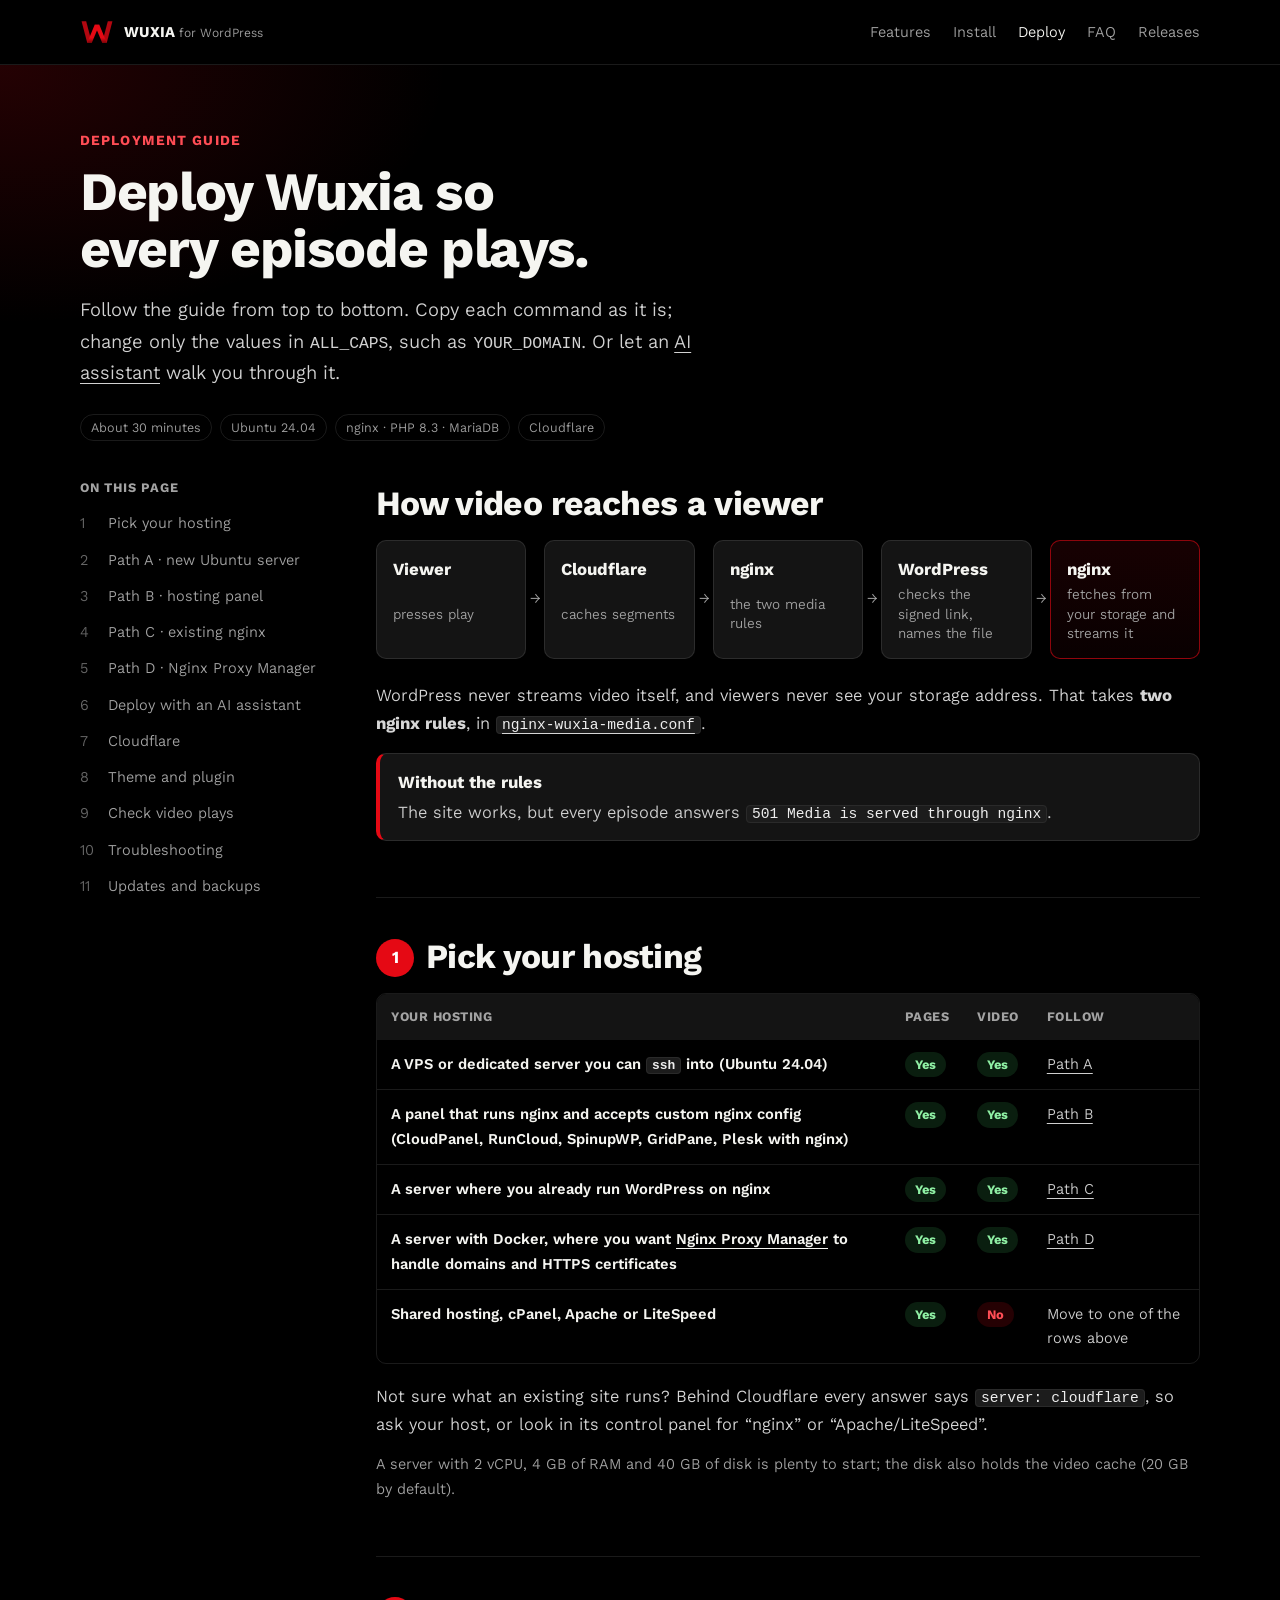
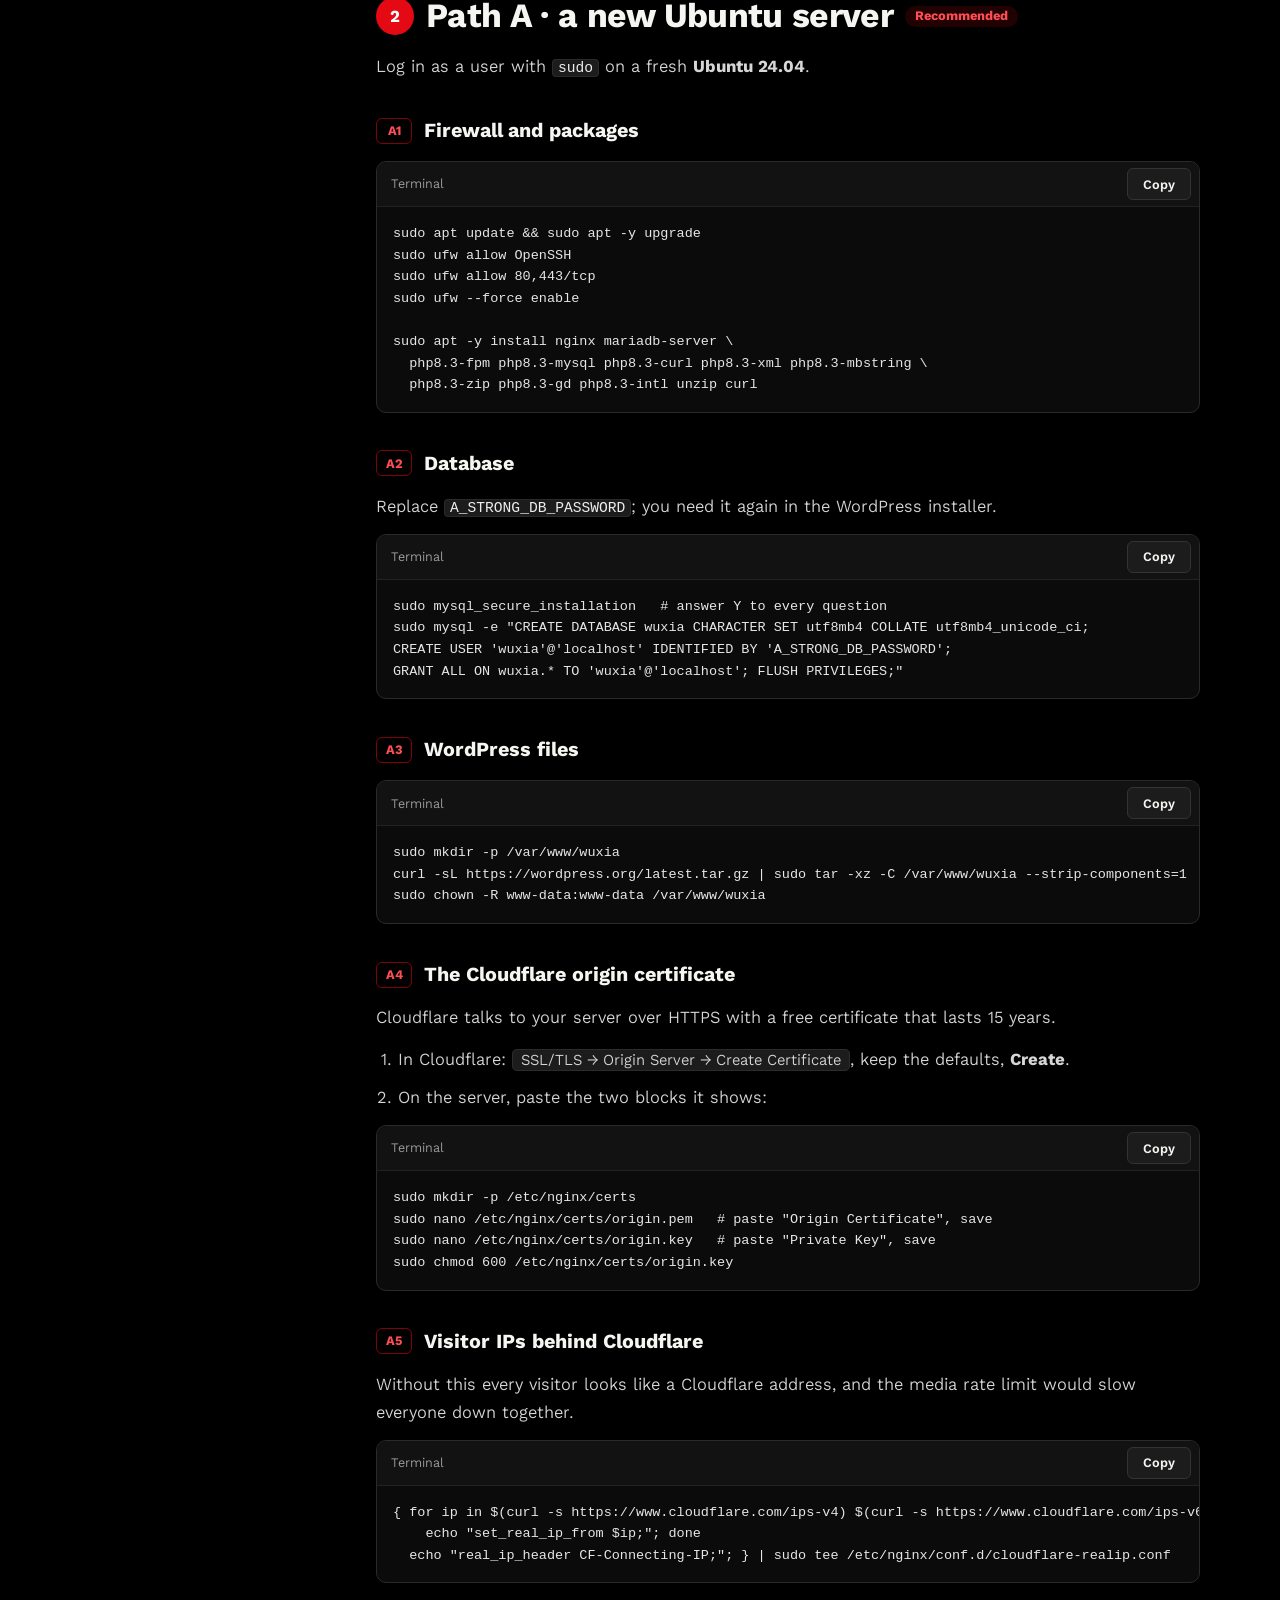
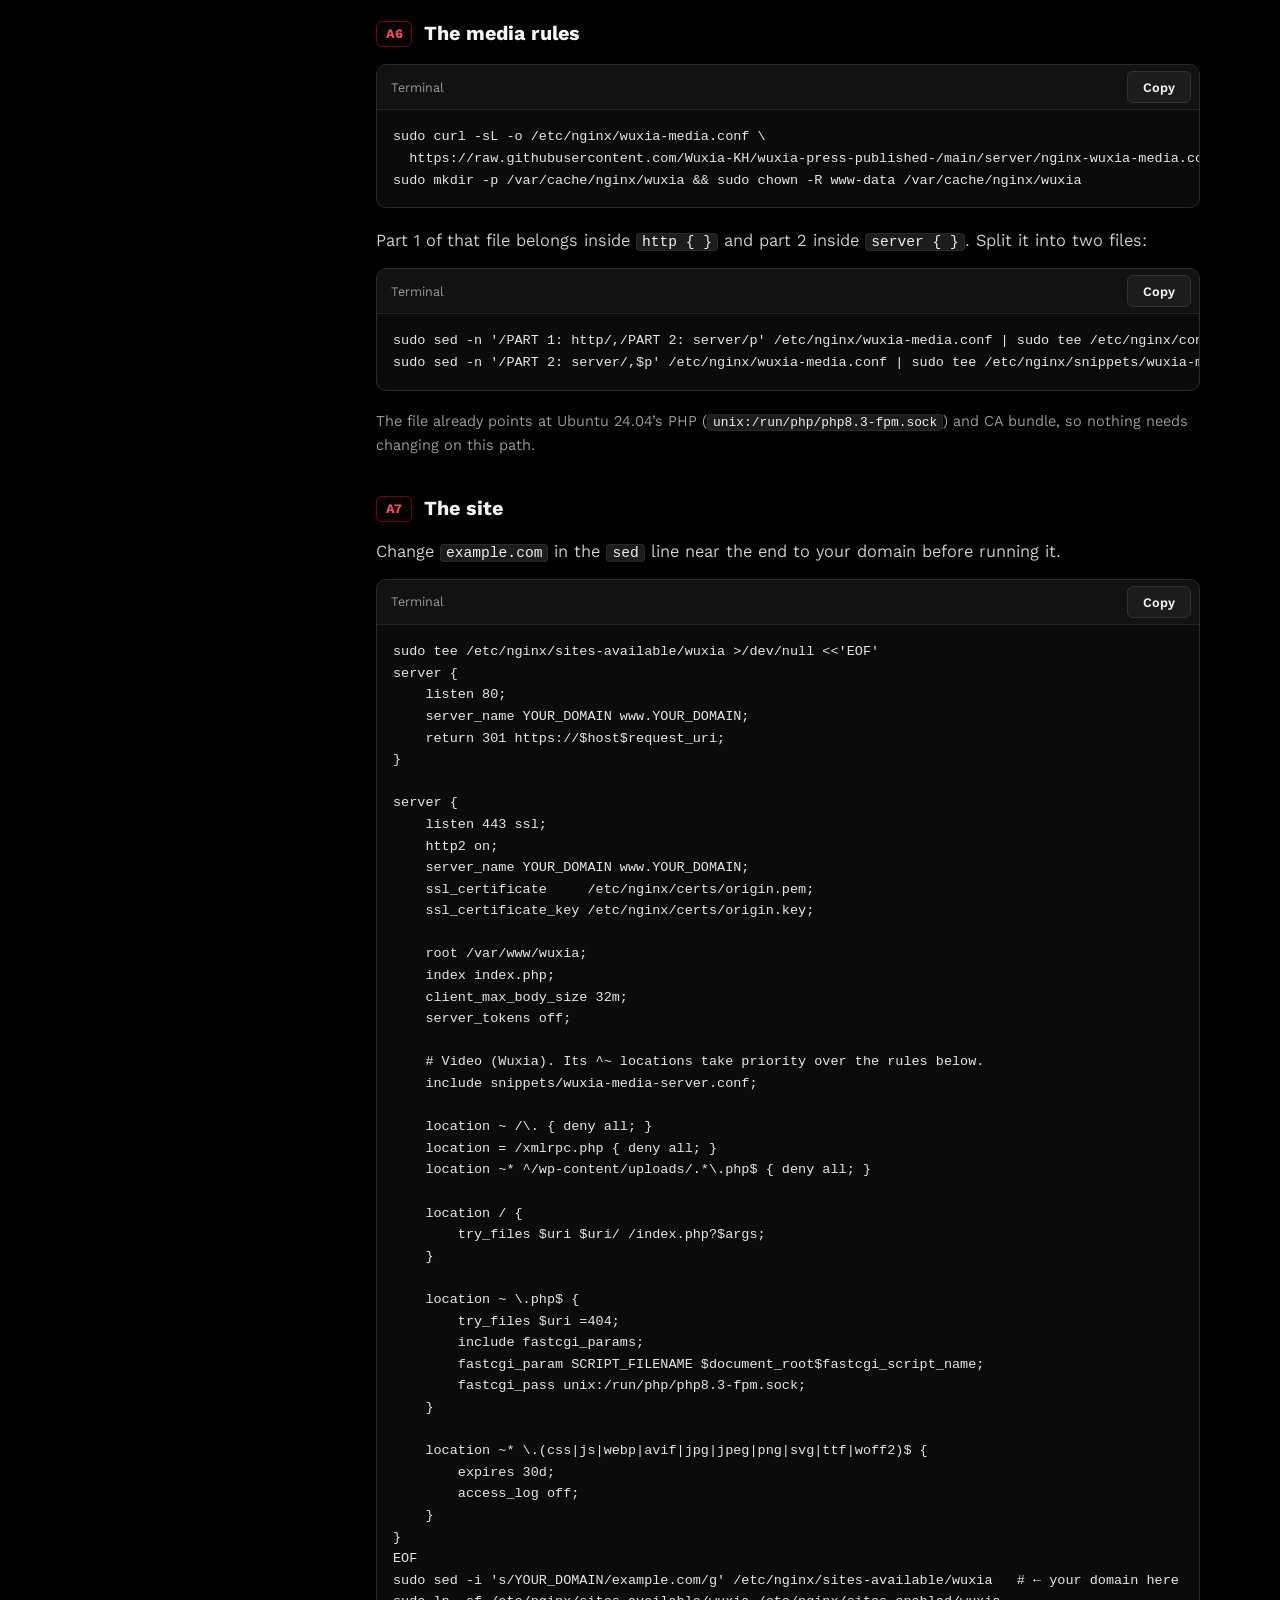
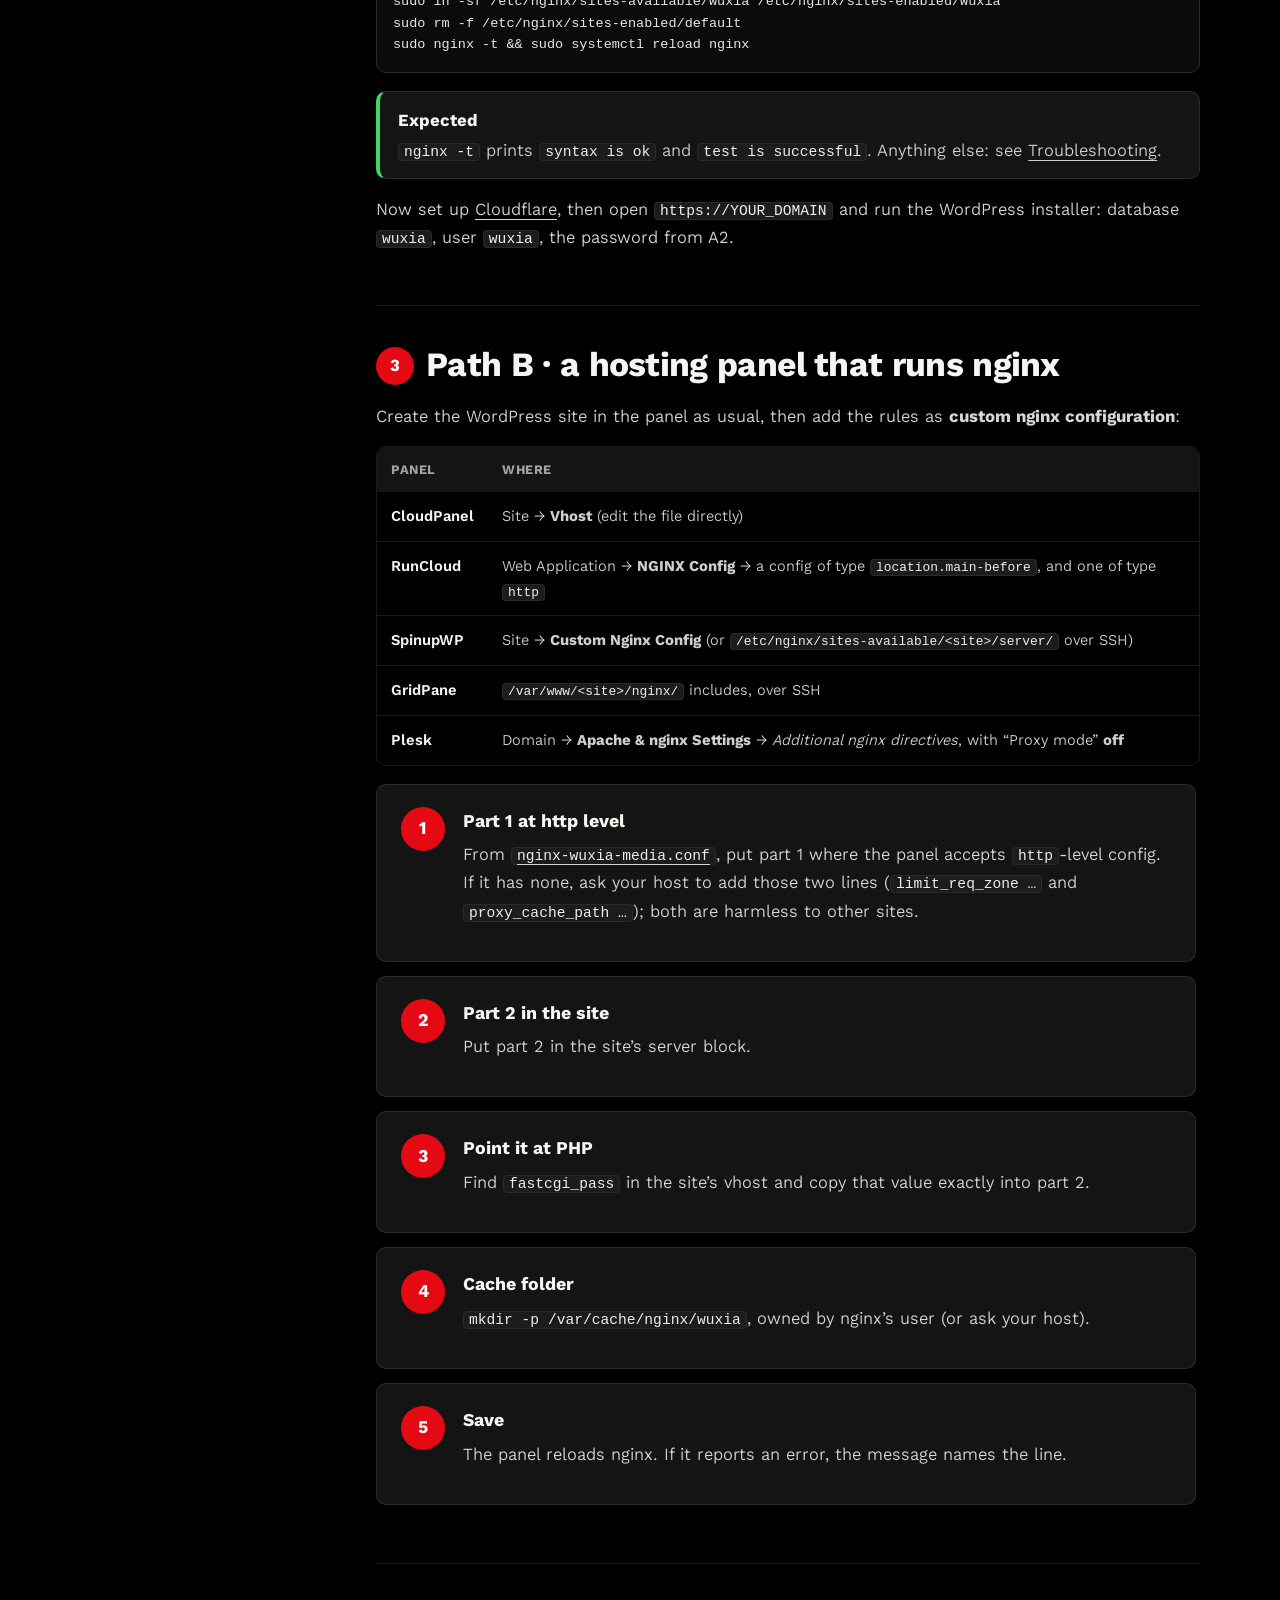
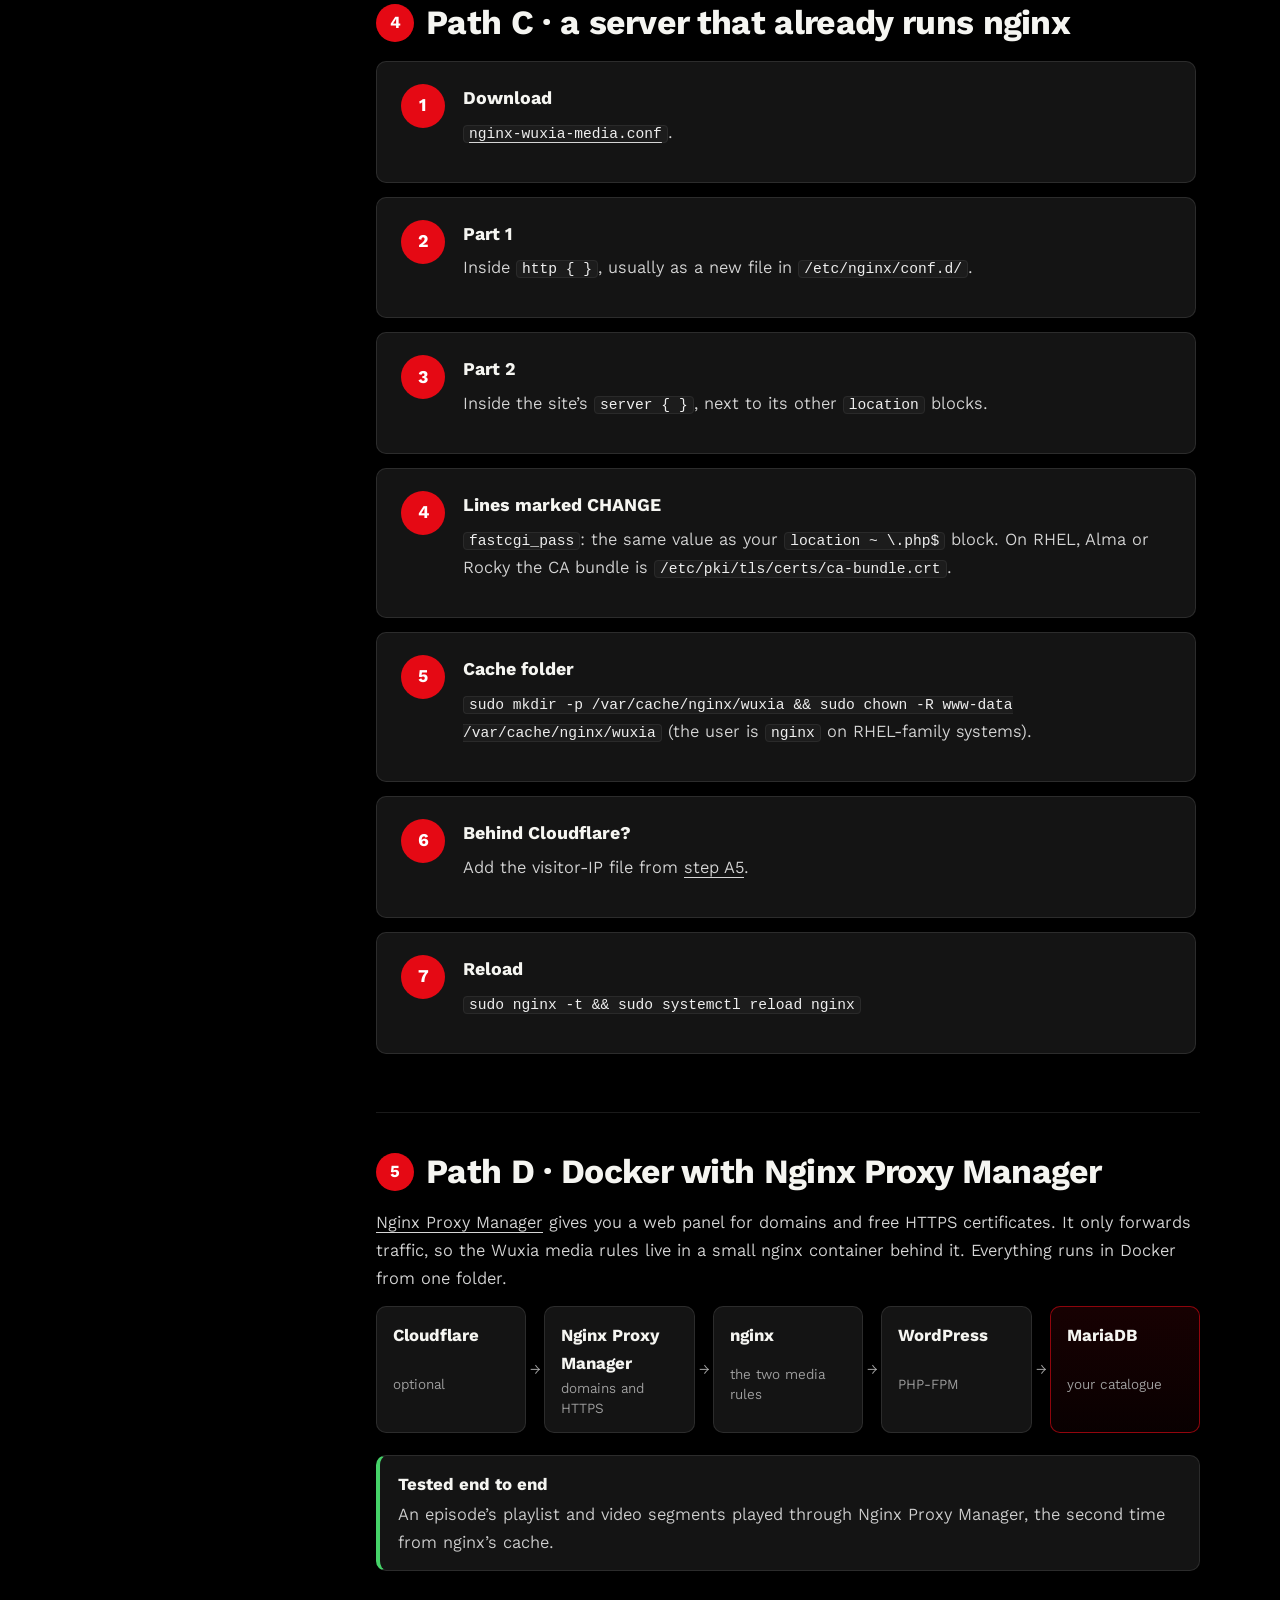
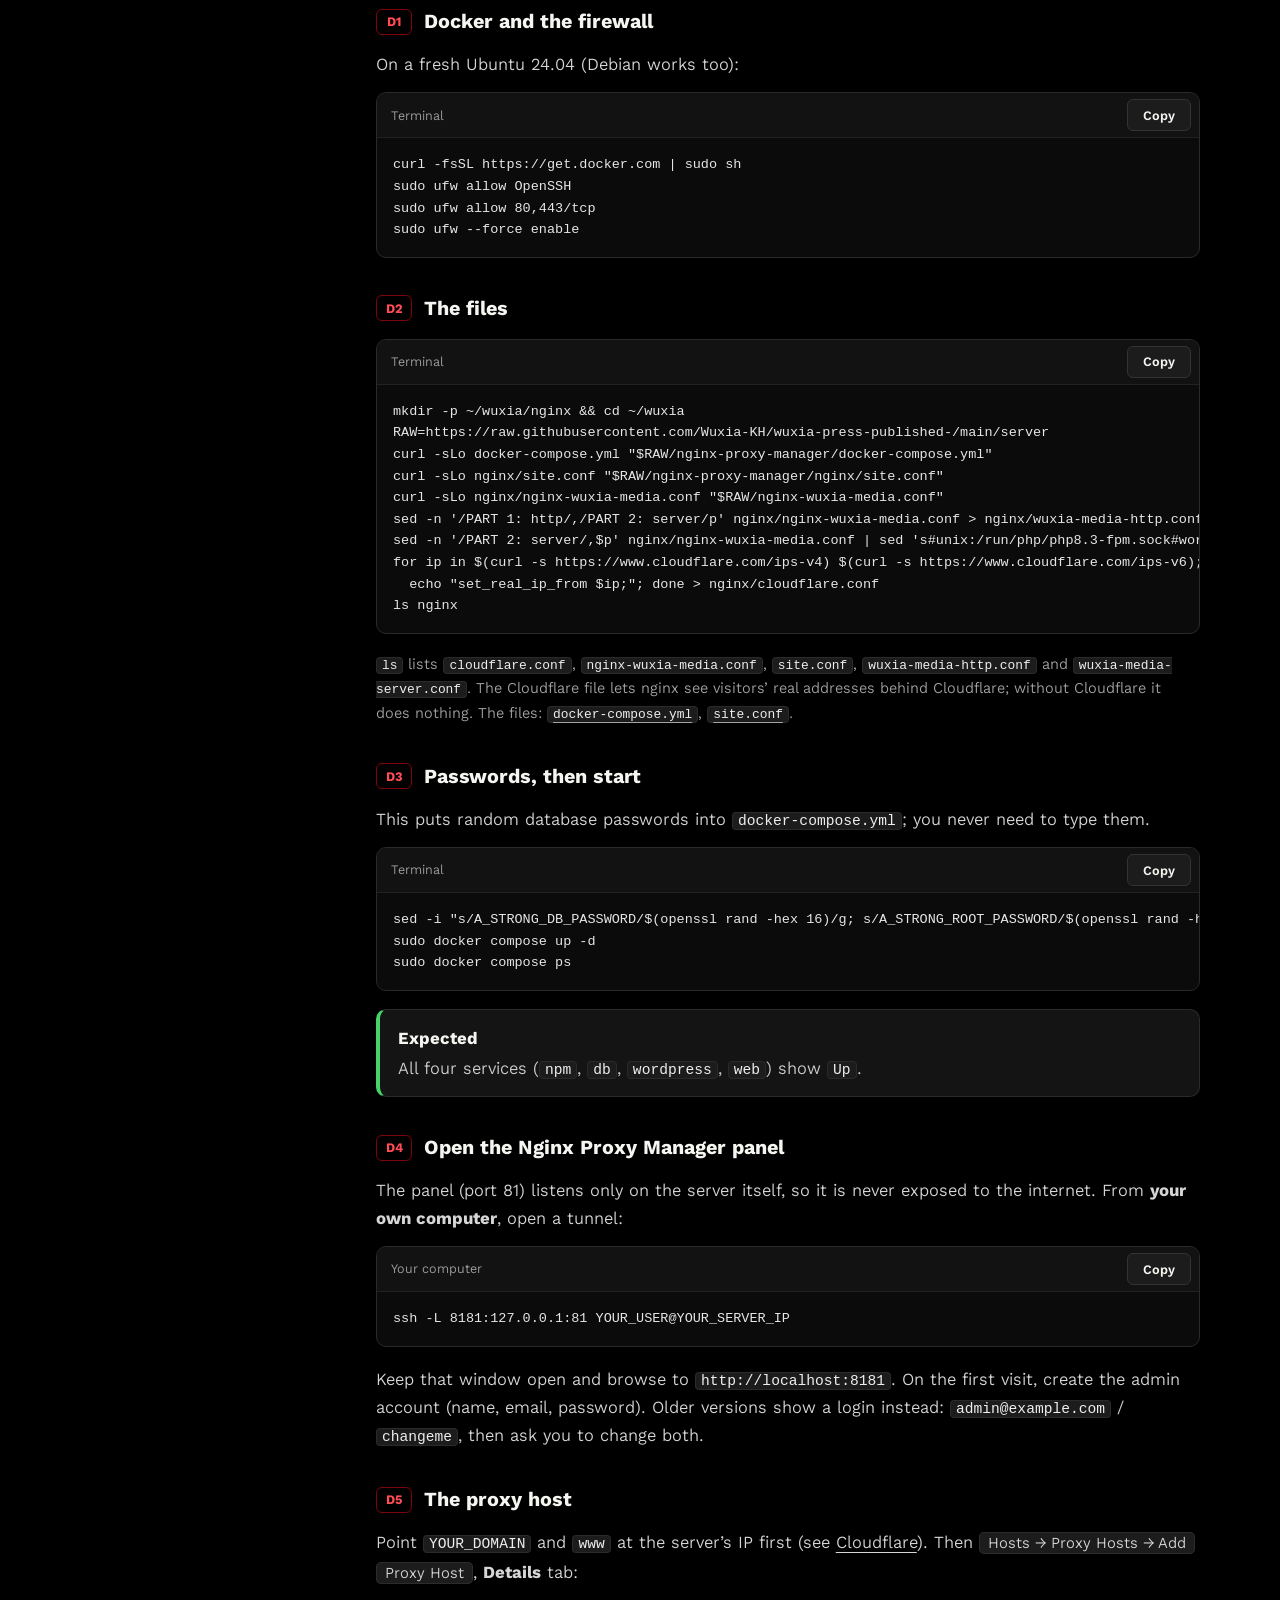
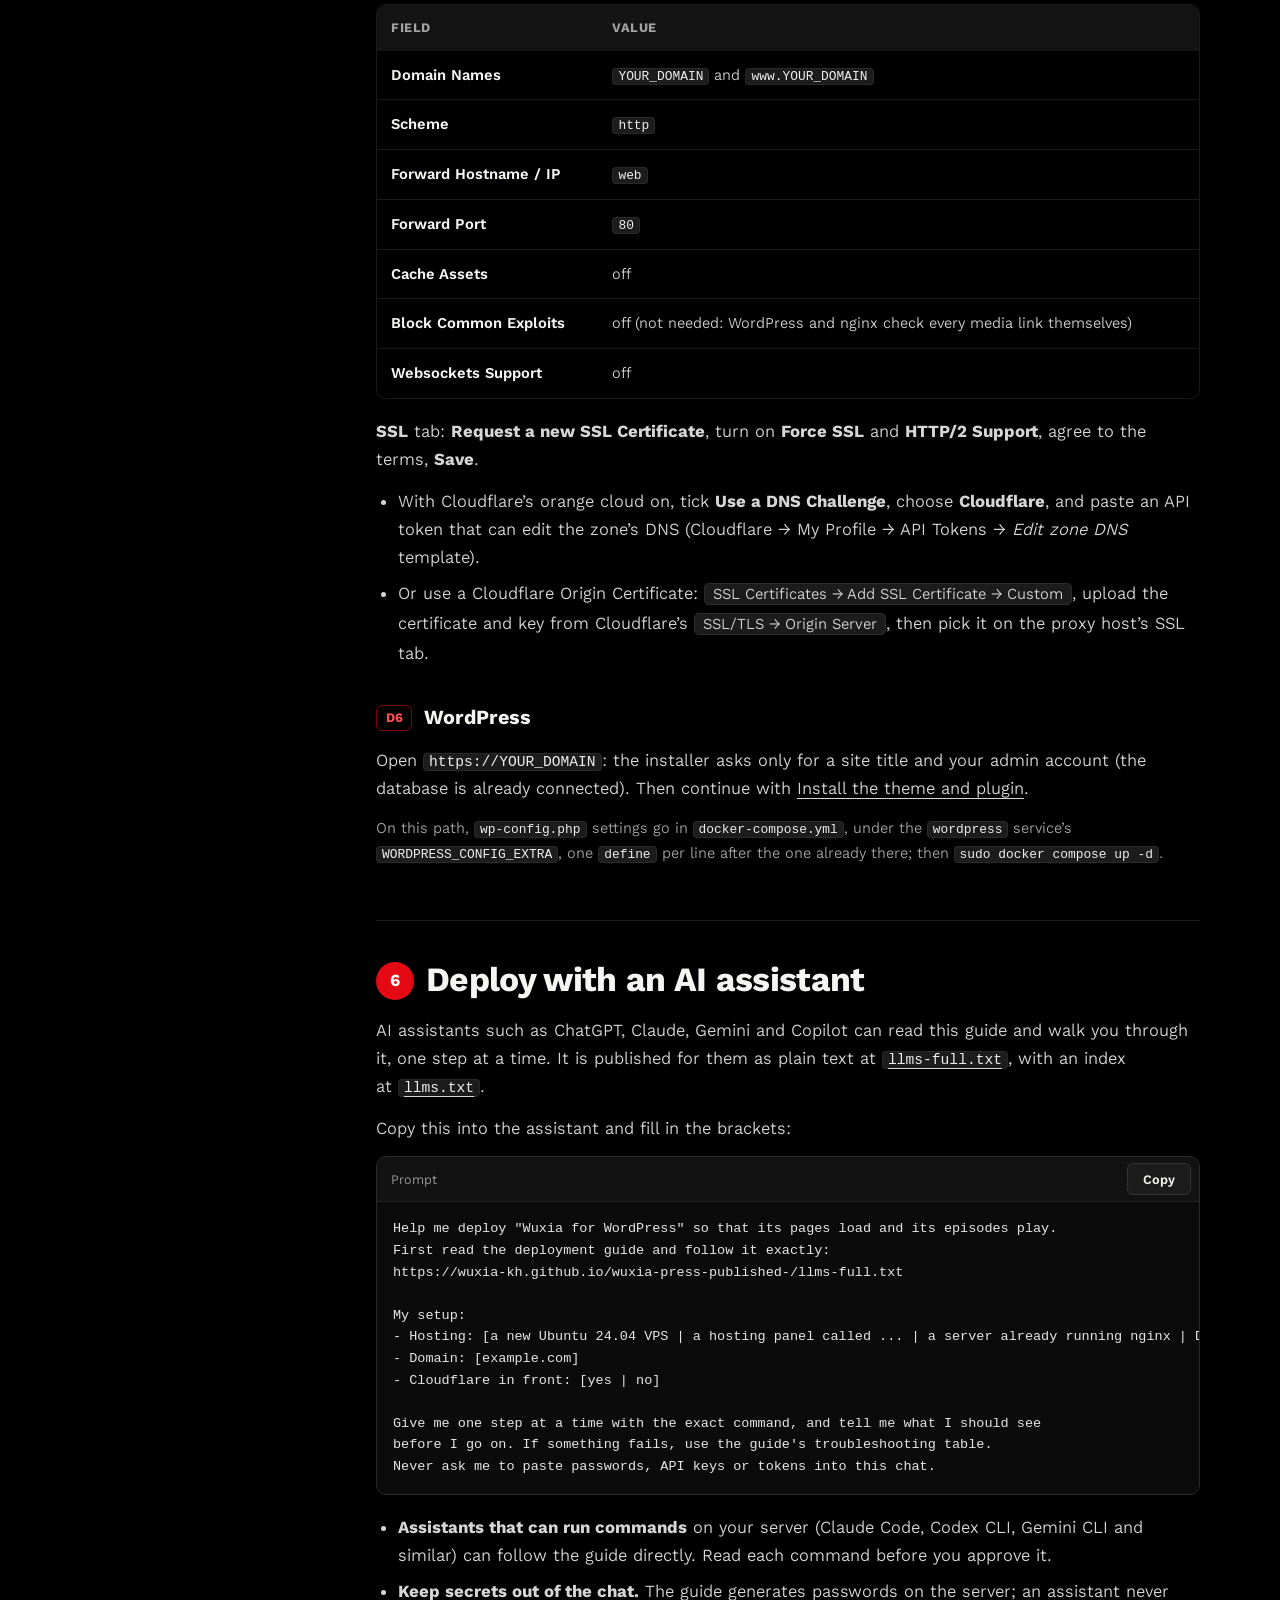
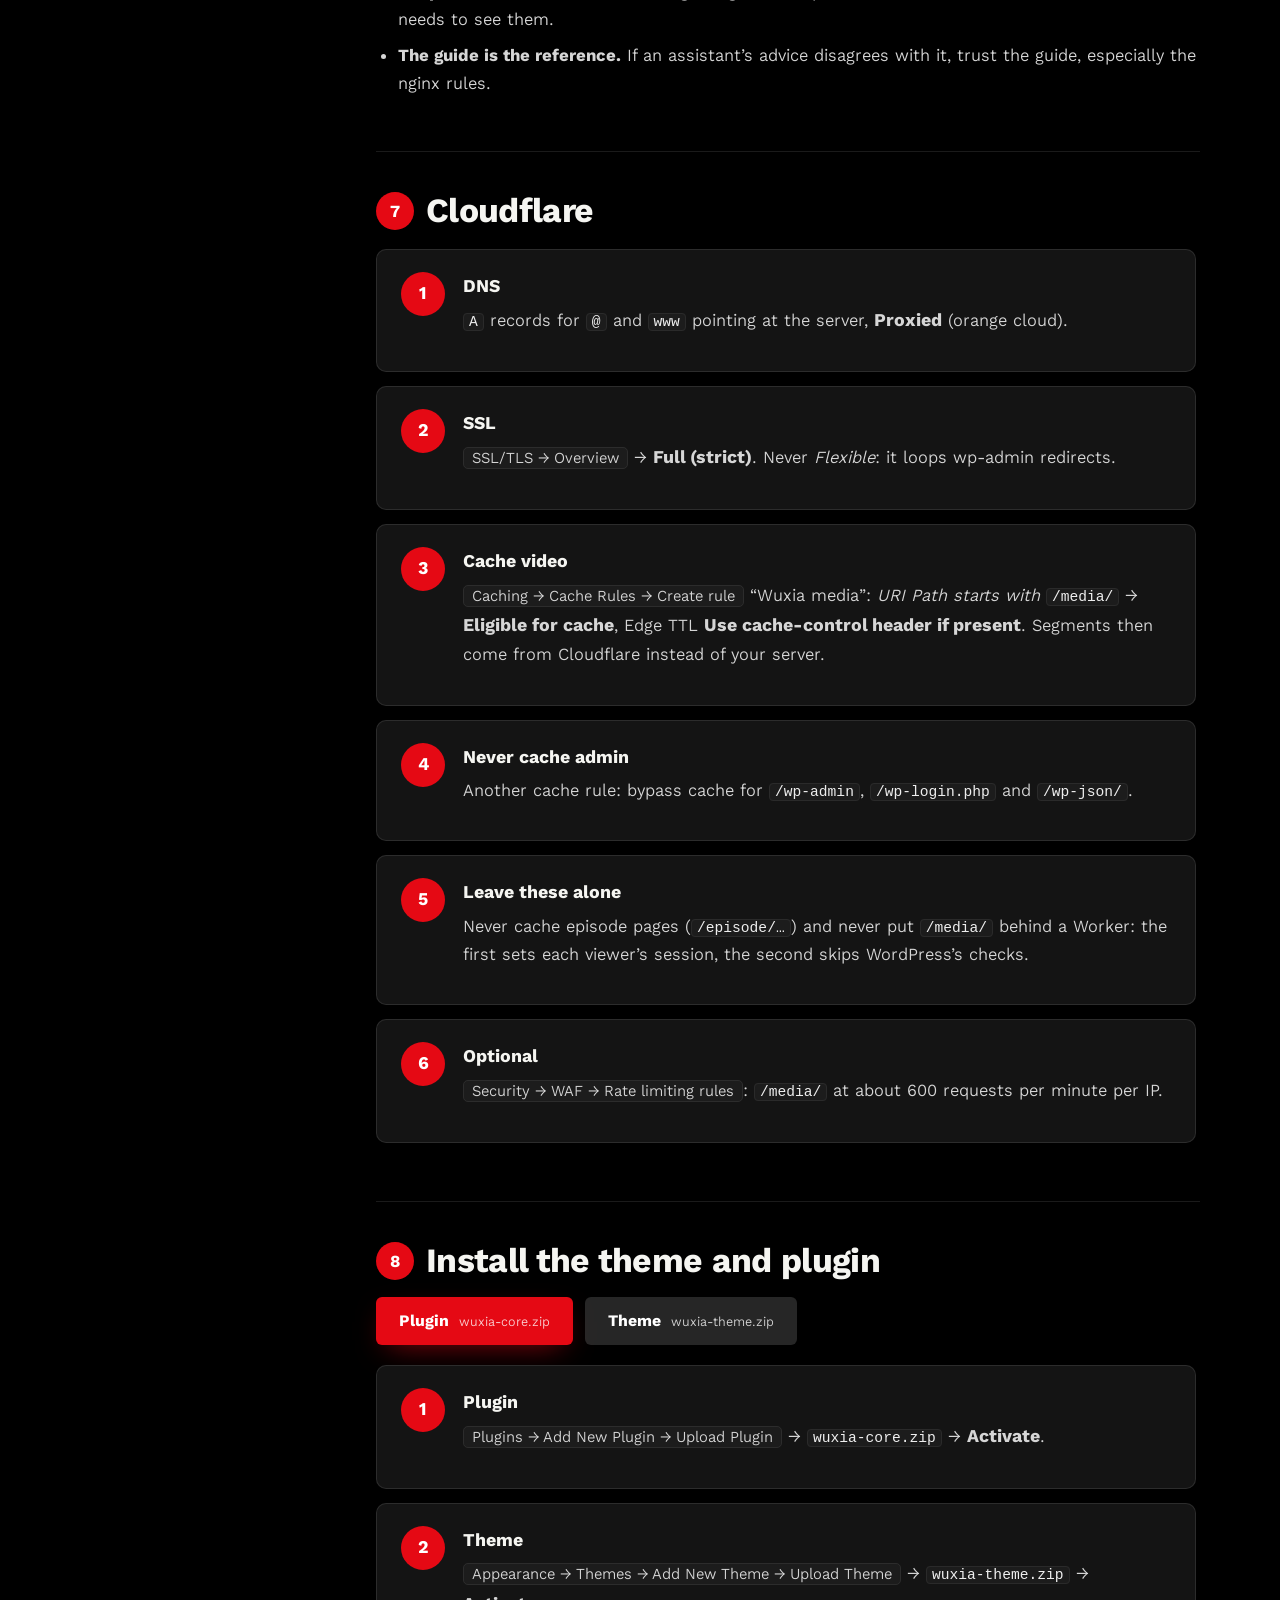
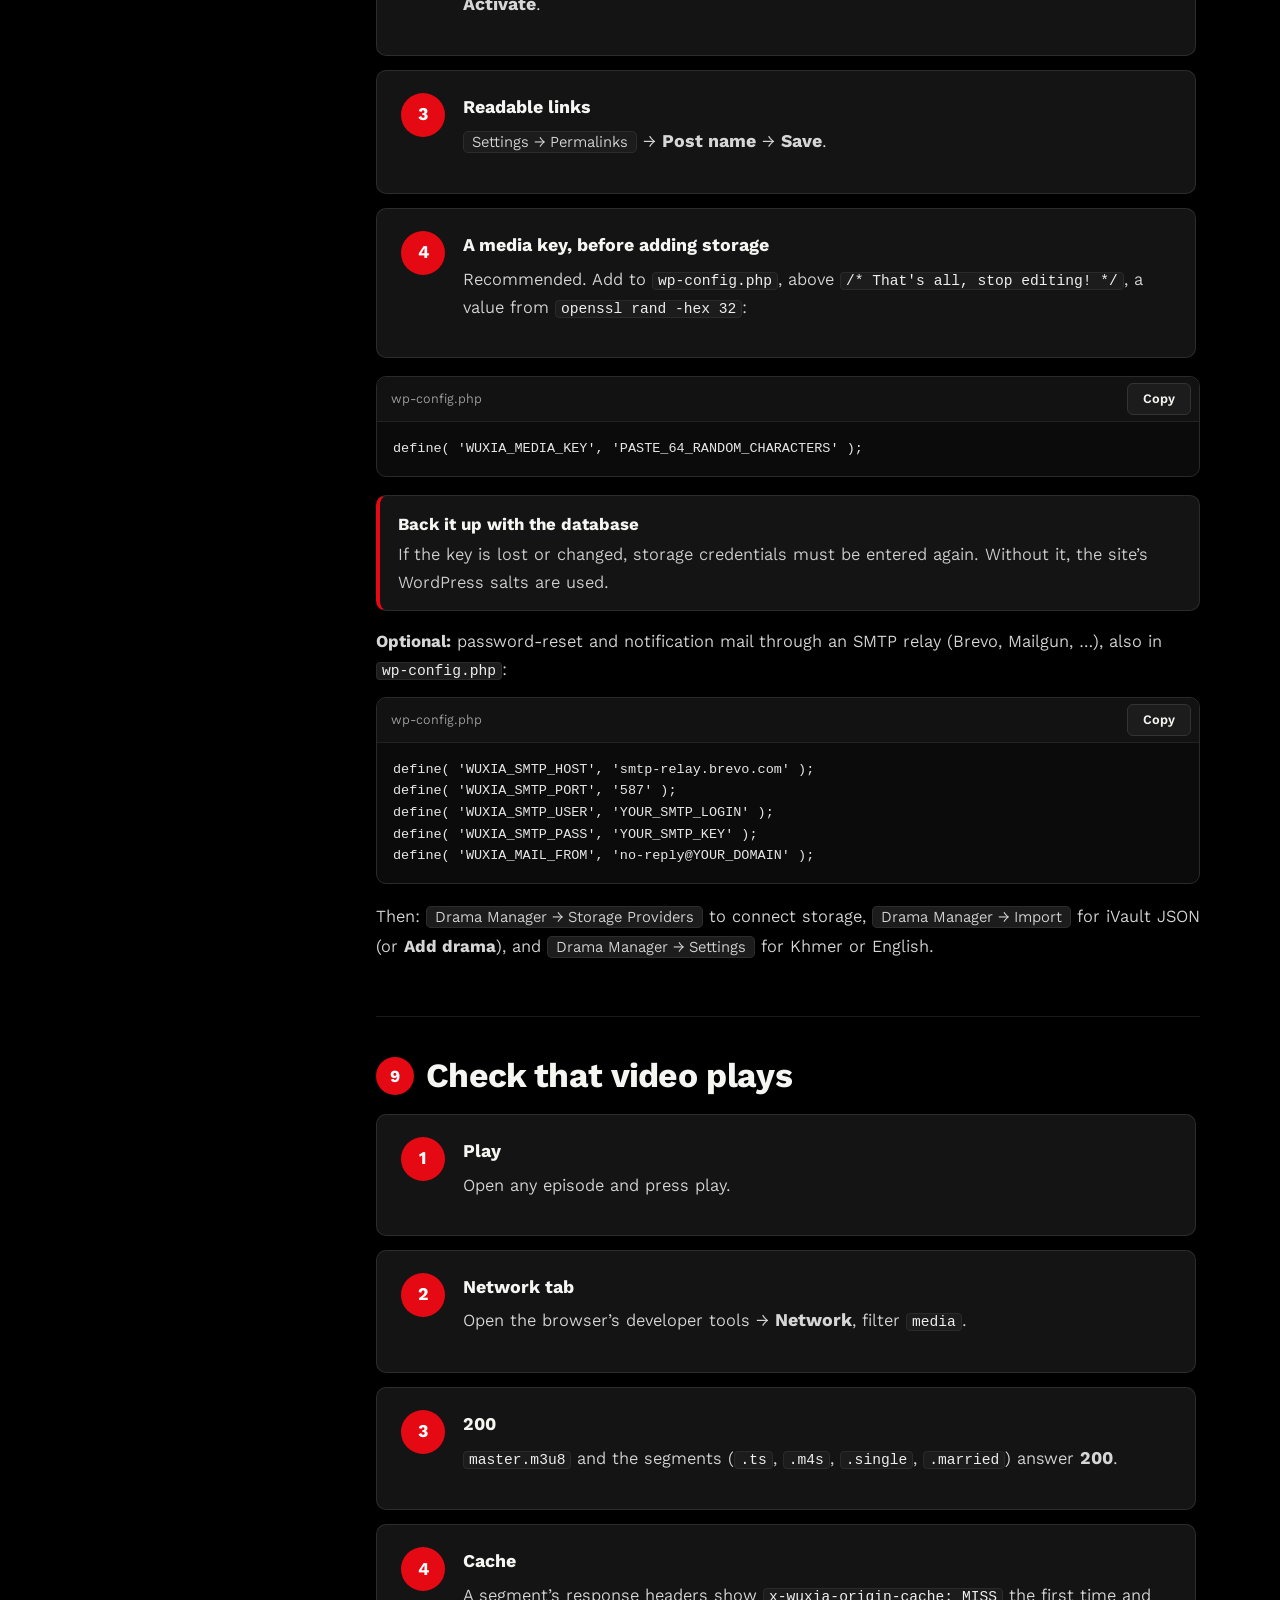
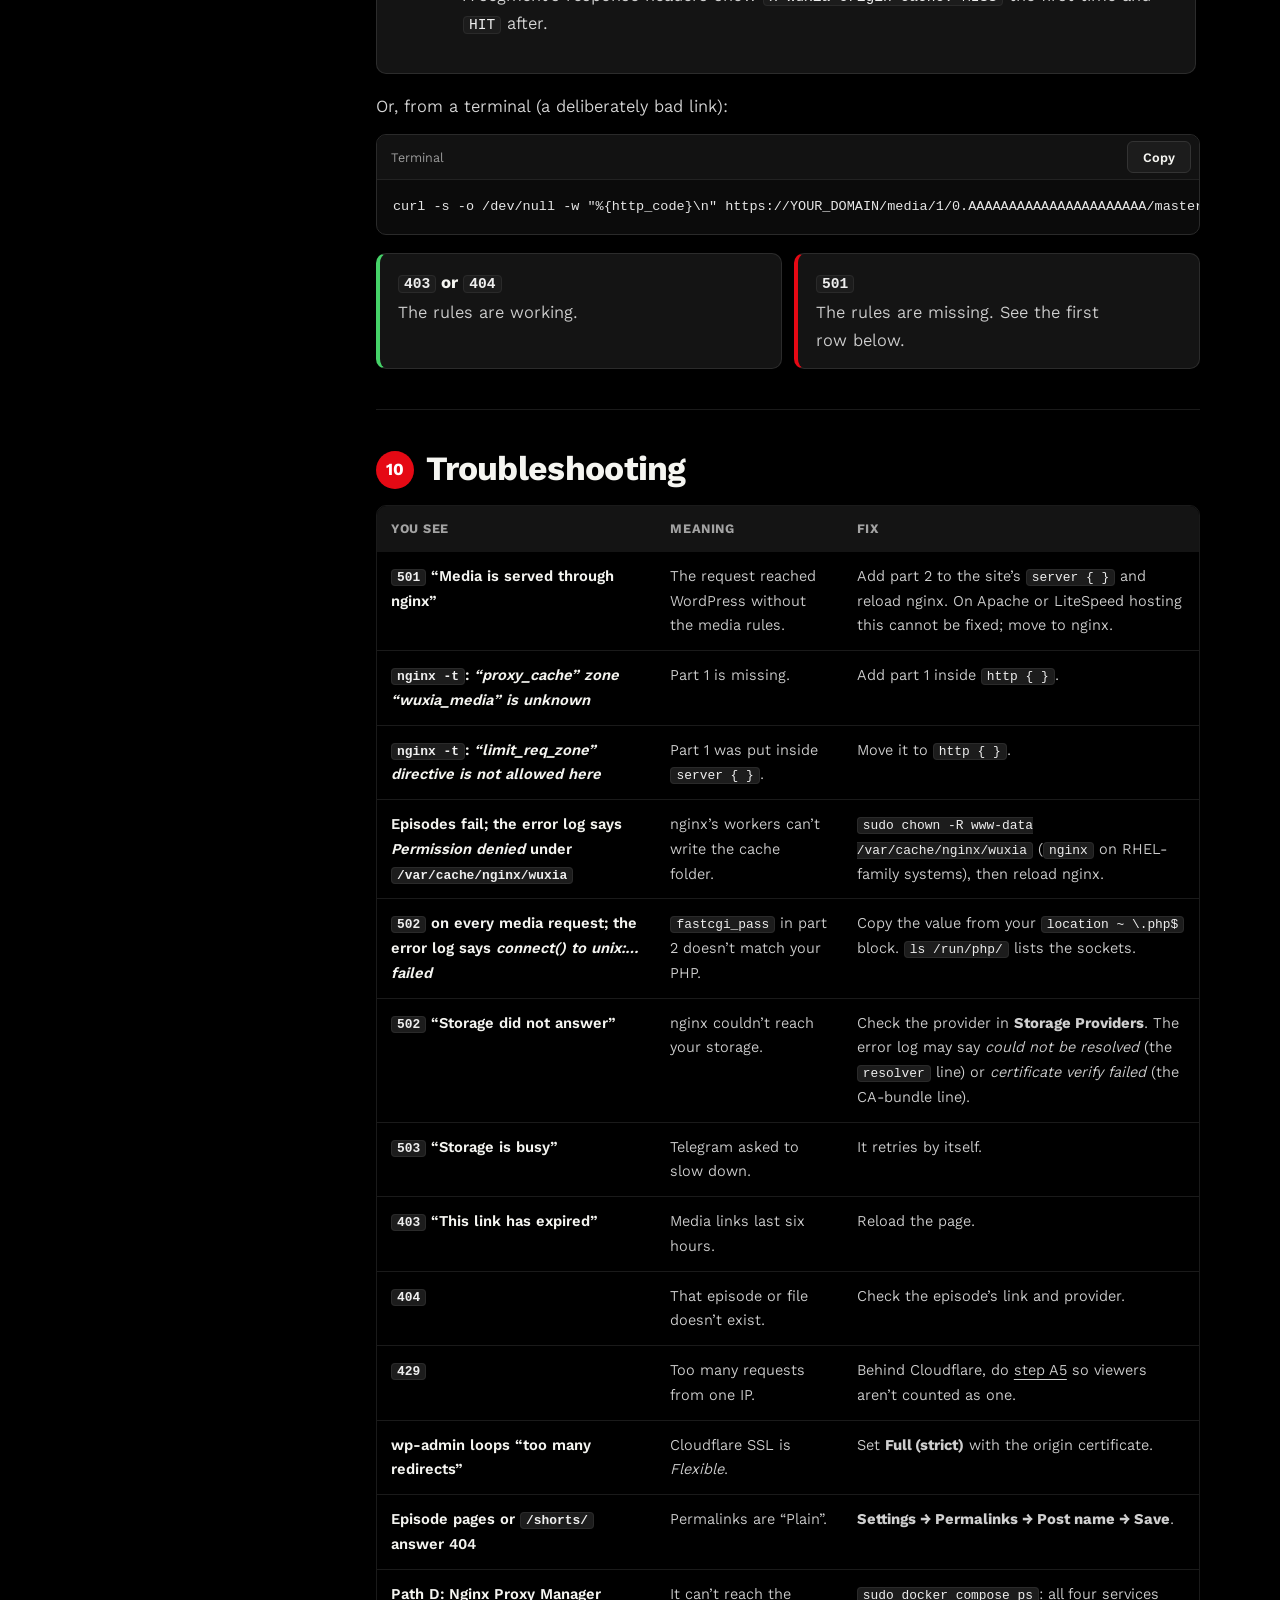
==== commit 21f174fb: "Path D: Nginx Proxy Manager, AI assistants, one menu for the site - Path D, Docker with Nginx Proxy " ====
--- a/deploy.html
+++ b/deploy.html
@@ -14,7 +14,7 @@
   <meta property="og:url" content="https://wuxia-kh.github.io/wuxia-press-published-/deploy.html">
   <meta property="og:image" content="https://wuxia-kh.github.io/wuxia-press-published-/assets/img/og.png">
   <link rel="preload" href="assets/fonts/KantumruyPro-Variable.ttf" as="font" type="font/ttf" crossorigin>
-  <link rel="stylesheet" href="assets/site.css?v=a9d75eda">
+  <link rel="stylesheet" href="assets/site.css?v=447fc4e9">
   <script src="assets/deploy.js?v=e58750dc" defer></script>
 </head>
 <body>
@@ -23,8 +23,9 @@
       <a class="brand" href="./"><img src="assets/img/mark.svg" alt="" width="34" height="26"><span>WUXIA <small>for WordPress</small></span></a>
       <nav class="menu" aria-label="Site">
         <a class="wide" href="./#features">Features</a>
-        <a class="wide" href="./#install">Install</a>
-        <a href="deploy.html" aria-current="page">Deploy</a>
+        <a href="./#install">Install</a>
+        <a aria-current="page" href="deploy.html">Deploy</a>
+        <a class="wide" href="./#faq">FAQ</a>
         <a href="https://github.com/Wuxia-KH/wuxia-press-published-/releases">Releases</a>
       </nav>
     </div>
@@ -35,7 +36,7 @@
       <div class="wrap">
         <p class="eyebrow">Deployment guide</p>
         <h1>Deploy Wuxia so every episode plays.</h1>
-        <p class="lede">Follow the guide from top to bottom. Copy each command as it is; change only the values in <code>ALL_CAPS</code>, such as <code>YOUR_DOMAIN</code>.</p>
+        <p class="lede">Follow the guide from top to bottom. Copy each command as it is; change only the values in <code>ALL_CAPS</code>, such as <code>YOUR_DOMAIN</code>. Or let an <a href="#ai">AI assistant</a> walk you through it.</p>
         <ul class="facts">
           <li>About 30 minutes</li>
           <li>Ubuntu 24.04</li>
@@ -53,6 +54,8 @@
 <li><a href="#path-a">Path A · new Ubuntu server</a></li>
 <li><a href="#path-b">Path B · hosting panel</a></li>
 <li><a href="#path-c">Path C · existing nginx</a></li>
+<li><a href="#path-d">Path D · Nginx Proxy Manager</a></li>
+<li><a href="#ai">Deploy with an AI assistant</a></li>
 <li><a href="#cloudflare">Cloudflare</a></li>
 <li><a href="#install">Theme and plugin</a></li>
 <li><a href="#check">Check video plays</a></li>
@@ -83,6 +86,7 @@
               <tr><th scope="row">A VPS or dedicated server you can <code>ssh</code> into (Ubuntu 24.04)</th><td><span class="pill ok">Yes</span></td><td><span class="pill ok">Yes</span></td><td><a href="#path-a">Path A</a></td></tr>
               <tr><th scope="row">A panel that runs nginx and accepts custom nginx config (CloudPanel, RunCloud, SpinupWP, GridPane, Plesk with nginx)</th><td><span class="pill ok">Yes</span></td><td><span class="pill ok">Yes</span></td><td><a href="#path-b">Path B</a></td></tr>
               <tr><th scope="row">A server where you already run WordPress on nginx</th><td><span class="pill ok">Yes</span></td><td><span class="pill ok">Yes</span></td><td><a href="#path-c">Path C</a></td></tr>
+              <tr><th scope="row">A server with Docker, where you want <a href="https://nginxproxymanager.com">Nginx Proxy Manager</a> to handle domains and HTTPS certificates</th><td><span class="pill ok">Yes</span></td><td><span class="pill ok">Yes</span></td><td><a href="#path-d">Path D</a></td></tr>
               <tr><th scope="row">Shared hosting, cPanel, Apache or LiteSpeed</th><td><span class="pill ok">Yes</span></td><td><span class="pill no">No</span></td><td>Move to one of the rows above</td></tr>
             </tbody>
           </table></div>
@@ -230,8 +234,100 @@
           </ol>
         </section>
 
+        <section class="doc-sec" aria-labelledby="path-d">
+          <h2 id="path-d"><span class="num">5</span>Path D · Docker with Nginx Proxy Manager</h2>
+          <p><a href="https://nginxproxymanager.com">Nginx Proxy Manager</a> gives you a web panel for domains and free HTTPS certificates. It only forwards traffic, so the Wuxia media rules live in a small nginx container behind it. Everything runs in Docker from one folder.</p>
+          <ol class="flow" aria-label="The path of a request on Path D">
+            <li><b>Cloudflare</b><span>optional</span></li>
+            <li><b>Nginx Proxy Manager</b><span>domains and HTTPS</span></li>
+            <li><b>nginx</b><span>the two media rules</span></li>
+            <li><b>WordPress</b><span>PHP-FPM</span></li>
+            <li class="accent"><b>MariaDB</b><span>your catalogue</span></li>
+          </ol>
+          <div class="callout ok"><b>Tested end to end</b><p>An episode’s playlist and video segments played through Nginx Proxy Manager, the second time from nginx’s cache.</p></div>
+
+          <h3 id="d1"><span class="step">D1</span>Docker and the firewall</h3>
+          <p>On a fresh Ubuntu 24.04 (Debian works too):</p>
+          <div class="code"><div class="code-bar"><span>Terminal</span><button type="button" class="copy" aria-label="Copy Terminal">Copy</button></div><pre><code class="lang-bash">curl -fsSL https://get.docker.com | sudo sh
+sudo ufw allow OpenSSH
+sudo ufw allow 80,443/tcp
+sudo ufw --force enable</code></pre></div>
+
+          <h3 id="d2"><span class="step">D2</span>The files</h3>
+          <div class="code"><div class="code-bar"><span>Terminal</span><button type="button" class="copy" aria-label="Copy Terminal">Copy</button></div><pre><code class="lang-bash">mkdir -p ~/wuxia/nginx &amp;&amp; cd ~/wuxia
+RAW=https://raw.githubusercontent.com/Wuxia-KH/wuxia-press-published-/main/server
+curl -sLo docker-compose.yml &quot;$RAW/nginx-proxy-manager/docker-compose.yml&quot;
+curl -sLo nginx/site.conf &quot;$RAW/nginx-proxy-manager/nginx/site.conf&quot;
+curl -sLo nginx/nginx-wuxia-media.conf &quot;$RAW/nginx-wuxia-media.conf&quot;
+sed -n &#x27;/PART 1: http/,/PART 2: server/p&#x27; nginx/nginx-wuxia-media.conf &gt; nginx/wuxia-media-http.conf
+sed -n &#x27;/PART 2: server/,$p&#x27; nginx/nginx-wuxia-media.conf | sed &#x27;s#unix:/run/php/php8.3-fpm.sock#wordpress:9000#&#x27; &gt; nginx/wuxia-media-server.conf
+for ip in $(curl -s https://www.cloudflare.com/ips-v4) $(curl -s https://www.cloudflare.com/ips-v6); do
+  echo &quot;set_real_ip_from $ip;&quot;; done &gt; nginx/cloudflare.conf
+ls nginx</code></pre></div>
+          <p class="muted"><code>ls</code> lists <code>cloudflare.conf</code>, <code>nginx-wuxia-media.conf</code>, <code>site.conf</code>, <code>wuxia-media-http.conf</code> and <code>wuxia-media-server.conf</code>. The Cloudflare file lets nginx see visitors’ real addresses behind Cloudflare; without Cloudflare it does nothing. The files: <a href="https://github.com/Wuxia-KH/wuxia-press-published-/blob/main/server/nginx-proxy-manager/docker-compose.yml"><code>docker-compose.yml</code></a>, <a href="https://github.com/Wuxia-KH/wuxia-press-published-/blob/main/server/nginx-proxy-manager/nginx/site.conf"><code>site.conf</code></a>.</p>
+
+          <h3 id="d3"><span class="step">D3</span>Passwords, then start</h3>
+          <p>This puts random database passwords into <code>docker-compose.yml</code>; you never need to type them.</p>
+          <div class="code"><div class="code-bar"><span>Terminal</span><button type="button" class="copy" aria-label="Copy Terminal">Copy</button></div><pre><code class="lang-bash">sed -i &quot;s/A_STRONG_DB_PASSWORD/$(openssl rand -hex 16)/g; s/A_STRONG_ROOT_PASSWORD/$(openssl rand -hex 16)/&quot; docker-compose.yml
+sudo docker compose up -d
+sudo docker compose ps</code></pre></div>
+          <div class="callout ok"><b>Expected</b><p>All four services (<code>npm</code>, <code>db</code>, <code>wordpress</code>, <code>web</code>) show <code>Up</code>.</p></div>
+
+          <h3 id="d4"><span class="step">D4</span>Open the Nginx Proxy Manager panel</h3>
+          <p>The panel (port 81) listens only on the server itself, so it is never exposed to the internet. From <strong>your own computer</strong>, open a tunnel:</p>
+          <div class="code"><div class="code-bar"><span>Your computer</span><button type="button" class="copy" aria-label="Copy Your computer">Copy</button></div><pre><code class="lang-bash">ssh -L 8181:127.0.0.1:81 YOUR_USER@YOUR_SERVER_IP</code></pre></div>
+          <p>Keep that window open and browse to <code>http://localhost:8181</code>. On the first visit, create the admin account (name, email, password). Older versions show a login instead: <code>admin@example.com</code> / <code>changeme</code>, then ask you to change both.</p>
+
+          <h3 id="d5"><span class="step">D5</span>The proxy host</h3>
+          <p>Point <code>YOUR_DOMAIN</code> and <code>www</code> at the server’s IP first (see <a href="#cloudflare">Cloudflare</a>). Then <span class="path">Hosts → Proxy Hosts → Add Proxy Host</span>, <b>Details</b> tab:</p>
+          <div class="table-wrap"><table class="grid-table">
+            <thead><tr><th scope="col">Field</th><th scope="col">Value</th></tr></thead>
+            <tbody>
+              <tr><th scope="row">Domain Names</th><td><code>YOUR_DOMAIN</code> and <code>www.YOUR_DOMAIN</code></td></tr>
+              <tr><th scope="row">Scheme</th><td><code>http</code></td></tr>
+              <tr><th scope="row">Forward Hostname / IP</th><td><code>web</code></td></tr>
+              <tr><th scope="row">Forward Port</th><td><code>80</code></td></tr>
+              <tr><th scope="row">Cache Assets</th><td>off</td></tr>
+              <tr><th scope="row">Block Common Exploits</th><td>off (not needed: WordPress and nginx check every media link themselves)</td></tr>
+              <tr><th scope="row">Websockets Support</th><td>off</td></tr>
+            </tbody>
+          </table></div>
+          <p><b>SSL</b> tab: <b>Request a new SSL Certificate</b>, turn on <b>Force SSL</b> and <b>HTTP/2 Support</b>, agree to the terms, <b>Save</b>.</p>
+          <ul class="plain">
+            <li>With Cloudflare’s orange cloud on, tick <b>Use a DNS Challenge</b>, choose <b>Cloudflare</b>, and paste an API token that can edit the zone’s DNS (Cloudflare → My Profile → API Tokens → <em>Edit zone DNS</em> template).</li>
+            <li>Or use a Cloudflare Origin Certificate: <span class="path">SSL Certificates → Add SSL Certificate → Custom</span>, upload the certificate and key from Cloudflare’s <span class="path">SSL/TLS → Origin Server</span>, then pick it on the proxy host’s SSL tab.</li>
+          </ul>
+
+          <h3 id="d6"><span class="step">D6</span>WordPress</h3>
+          <p>Open <code>https://YOUR_DOMAIN</code>: the installer asks only for a site title and your admin account (the database is already connected). Then continue with <a href="#install">Install the theme and plugin</a>.</p>
+          <p class="muted">On this path, <code>wp-config.php</code> settings go in <code>docker-compose.yml</code>, under the <code>wordpress</code> service’s <code>WORDPRESS_CONFIG_EXTRA</code>, one <code>define</code> per line after the one already there; then <code>sudo docker compose up -d</code>.</p>
+        </section>
+
+        <section class="doc-sec" aria-labelledby="ai">
+          <h2 id="ai"><span class="num">6</span>Deploy with an AI assistant</h2>
+          <p>AI assistants such as ChatGPT, Claude, Gemini and Copilot can read this guide and walk you through it, one step at a time. It is published for them as plain text at <a href="llms-full.txt"><code>llms-full.txt</code></a>, with an index at <a href="llms.txt"><code>llms.txt</code></a>.</p>
+          <p>Copy this into the assistant and fill in the brackets:</p>
+          <div class="code"><div class="code-bar"><span>Prompt</span><button type="button" class="copy" aria-label="Copy Prompt">Copy</button></div><pre><code class="lang-text">Help me deploy &quot;Wuxia for WordPress&quot; so that its pages load and its episodes play.
+First read the deployment guide and follow it exactly:
+https://wuxia-kh.github.io/wuxia-press-published-/llms-full.txt
+
+My setup:
+- Hosting: [a new Ubuntu 24.04 VPS | a hosting panel called ... | a server already running nginx | Docker with Nginx Proxy Manager]
+- Domain: [example.com]
+- Cloudflare in front: [yes | no]
+
+Give me one step at a time with the exact command, and tell me what I should see
+before I go on. If something fails, use the guide&#x27;s troubleshooting table.
+Never ask me to paste passwords, API keys or tokens into this chat.</code></pre></div>
+          <ul class="plain">
+            <li><b>Assistants that can run commands</b> on your server (Claude Code, Codex CLI, Gemini CLI and similar) can follow the guide directly. Read each command before you approve it.</li>
+            <li><b>Keep secrets out of the chat.</b> The guide generates passwords on the server; an assistant never needs to see them.</li>
+            <li><b>The guide is the reference.</b> If an assistant’s advice disagrees with it, trust the guide, especially the nginx rules.</li>
+          </ul>
+        </section>
+
         <section class="doc-sec" aria-labelledby="cloudflare">
-          <h2 id="cloudflare"><span class="num">5</span>Cloudflare</h2>
+          <h2 id="cloudflare"><span class="num">7</span>Cloudflare</h2>
           <ol class="steps">
             <li><b>DNS</b><p><code>A</code> records for <code>@</code> and <code>www</code> pointing at the server, <b>Proxied</b> (orange cloud).</p></li>
             <li><b>SSL</b><p><span class="path">SSL/TLS → Overview</span> → <b>Full (strict)</b>. Never <em>Flexible</em>: it loops wp-admin redirects.</p></li>
@@ -243,7 +339,7 @@
         </section>
 
         <section class="doc-sec" aria-labelledby="install">
-          <h2 id="install"><span class="num">6</span>Install the theme and plugin</h2>
+          <h2 id="install"><span class="num">8</span>Install the theme and plugin</h2>
           <div class="downloads">
             <a class="btn btn-red" href="https://github.com/Wuxia-KH/wuxia-press-published-/releases/latest/download/wuxia-core.zip">Plugin <small>wuxia-core.zip</small></a>
             <a class="btn btn-ghost" href="https://github.com/Wuxia-KH/wuxia-press-published-/releases/latest/download/wuxia-theme.zip">Theme <small>wuxia-theme.zip</small></a>
@@ -266,7 +362,7 @@
         </section>
 
         <section class="doc-sec" aria-labelledby="check">
-          <h2 id="check"><span class="num">7</span>Check that video plays</h2>
+          <h2 id="check"><span class="num">9</span>Check that video plays</h2>
           <ol class="steps">
             <li><b>Play</b><p>Open any episode and press play.</p></li>
             <li><b>Network tab</b><p>Open the browser’s developer tools → <b>Network</b>, filter <code>media</code>.</p></li>
@@ -282,7 +378,7 @@
         </section>
 
         <section class="doc-sec" aria-labelledby="troubleshooting">
-          <h2 id="troubleshooting"><span class="num">8</span>Troubleshooting</h2>
+          <h2 id="troubleshooting"><span class="num">10</span>Troubleshooting</h2>
           <div class="table-wrap"><table class="grid-table trouble">
             <thead><tr><th scope="col">You see</th><th scope="col">Meaning</th><th scope="col">Fix</th></tr></thead>
             <tbody>
@@ -298,17 +394,21 @@
 <tr><th scope="row"><code>429</code></th><td>Too many requests from one IP.</td><td>Behind Cloudflare, do <a href="#a5">step A5</a> so viewers aren’t counted as one.</td></tr>
 <tr><th scope="row">wp-admin loops “too many redirects”</th><td>Cloudflare SSL is <em>Flexible</em>.</td><td>Set <b>Full (strict)</b> with the origin certificate.</td></tr>
 <tr><th scope="row">Episode pages or <code>/shorts/</code> answer 404</th><td>Permalinks are “Plain”.</td><td><b>Settings → Permalinks → Post name → Save</b>.</td></tr>
+<tr><th scope="row">Path D: Nginx Proxy Manager shows <em>502 Bad Gateway</em></th><td>It can’t reach the <code>web</code> container.</td><td><code>sudo docker compose ps</code>: all four services must be up. The proxy host forwards to <code>web</code>, port <code>80</code>, scheme <code>http</code>.</td></tr>
+<tr><th scope="row">Path D: the certificate request fails</th><td>Let’s Encrypt couldn’t check the domain.</td><td>The domain must already point at the server. Behind Cloudflare’s orange cloud, use <b>Use a DNS Challenge</b> with a Cloudflare API token.</td></tr>
+<tr><th scope="row">Path D: <code>501</code> although everything runs</th><td><code>site.conf</code> or the split media files are missing.</td><td>In <code>~/wuxia</code>, <code>ls nginx</code> must list the five files from step D2; then <code>sudo docker compose restart web</code>.</td></tr>
             </tbody>
           </table></div>
-          <p class="muted">nginx’s error log is <code>/var/log/nginx/error.log</code>; media requests are also in the access log.</p>
+          <p class="muted">nginx’s error log is <code>/var/log/nginx/error.log</code>; media requests are also in the access log. On Path D: <code>sudo docker compose logs web</code> (and <code>logs npm</code> for the proxy).</p>
         </section>
 
         <section class="doc-sec" aria-labelledby="updates">
-          <h2 id="updates"><span class="num">9</span>Updates and backups</h2>
+          <h2 id="updates"><span class="num">11</span>Updates and backups</h2>
           <ul class="plain">
             <li><b>Update:</b> download the new zips and upload them the same way; WordPress asks to replace the installed version. Every release lists <code>SHA256SUMS</code>. Check each release’s notes for a new <code>nginx-wuxia-media.conf</code>.</li>
-            <li><b>Replaced a video at the same address?</b> Empty nginx’s cache, or it keeps the old copy for up to 7 days: <code>sudo rm -rf /var/cache/nginx/wuxia/*</code></li>
-            <li><b>Back up</b> the database and <code>wp-config.php</code> (it holds <code>WUXIA_MEDIA_KEY</code>) every day, and keep a copy off the server:</li>
+            <li><b>Replaced a video at the same address?</b> Empty nginx’s cache, or it keeps the old copy for up to 7 days: <code>sudo rm -rf /var/cache/nginx/wuxia/*</code> (Path D: <code>sudo docker compose exec web sh -c 'rm -rf /var/cache/nginx/wuxia/*'</code>)</li>
+            <li><b>Path D, updating the containers:</b> <code>cd ~/wuxia &amp;&amp; sudo docker compose pull &amp;&amp; sudo docker compose up -d</code></li>
+            <li><b>Back up</b> the database and <code>wp-config.php</code> (it holds <code>WUXIA_MEDIA_KEY</code>; on Path D, <code>docker-compose.yml</code>) every day, and keep a copy off the server. Path D: <code>sudo docker compose exec -T db sh -c 'mariadb-dump -uroot -p"$MARIADB_ROOT_PASSWORD" wuxia' | gzip &gt; ~/wuxia-$(date +%F).sql.gz</code>. Paths A to C:</li>
           </ul>
           <div class="code"><div class="code-bar"><span>Terminal</span><button type="button" class="copy" aria-label="Copy Terminal">Copy</button></div><pre><code class="lang-bash">sudo mysqldump --single-transaction wuxia | gzip &gt; ~/wuxia-$(date +%F).sql.gz</code></pre></div>
         </section>
@@ -320,9 +420,11 @@
     <div class="wrap">
       <span>Wuxia for WordPress · GPL-2.0-or-later</span>
       <nav aria-label="Footer">
-        <a href="./">Home</a>
-        <a href="https://github.com/Wuxia-KH/wuxia-press-published-/blob/main/DEPLOY.md">This guide on GitHub</a>
-        <a href="https://github.com/Wuxia-KH/wuxia-press-published-/releases">Releases</a>
+        <a href="deploy.html">Deployment guide</a>
+        <a href="https://github.com/Wuxia-KH/wuxia-press-published-/releases">All releases</a>
+        <a href="https://github.com/Wuxia-KH/wuxia-press-published-/releases/latest">Changelog &amp; checksums</a>
+        <a href="https://github.com/Wuxia-KH/wuxia-press-published-">GitHub</a>
+        <a href="https://github.com/Wuxia-KH/wuxia-press-published-/issues/new?template=use-wuxia.yml">Contact us</a>
       </nav>
     </div>
   </footer>
--- a/assets/site.css
+++ b/assets/site.css
@@ -230,6 +230,19 @@
   .intro-play .brand-intro { animation-delay: 500ms; }
 }
 
+/* ---------- trusted by: the sites running Wuxia ----------
+   A quiet band under the hero: the label, the logos at one height, and how to
+   join. Logos show in full colour; they are the proof. */
+.trusted { padding: 36px 0 44px; border-top: 1px solid var(--line); text-align: center; }
+.trusted-label { margin: 0 0 18px; color: var(--muted); font-size: 13px; font-weight: 700; letter-spacing: 0.14em; text-transform: uppercase; }
+.trusted-sites { display: flex; flex-wrap: wrap; justify-content: center; align-items: center; gap: 24px 56px; margin: 0 0 20px; padding: 0; list-style: none; }
+.trusted-sites a { display: block; padding: 8px; border-radius: 8px; transition: opacity 150ms, transform 150ms var(--ease-out); }
+.trusted-sites a:hover { transform: translateY(-2px); }
+.trusted-sites a:focus-visible { outline: 2px solid var(--red); outline-offset: 4px; }
+.trusted-sites img { height: 34px; width: auto; }
+.trusted-cta { margin: 0 auto; max-width: 56ch; color: var(--muted); font-size: 15px; }
+.trusted-cta a { color: var(--text); }
+
 /* ---------- deploy.html: the deployment guide ----------
    A long page read top to bottom with a terminal open beside it: a table of
    contents that stays in view on wide screens, commands in copyable blocks,
